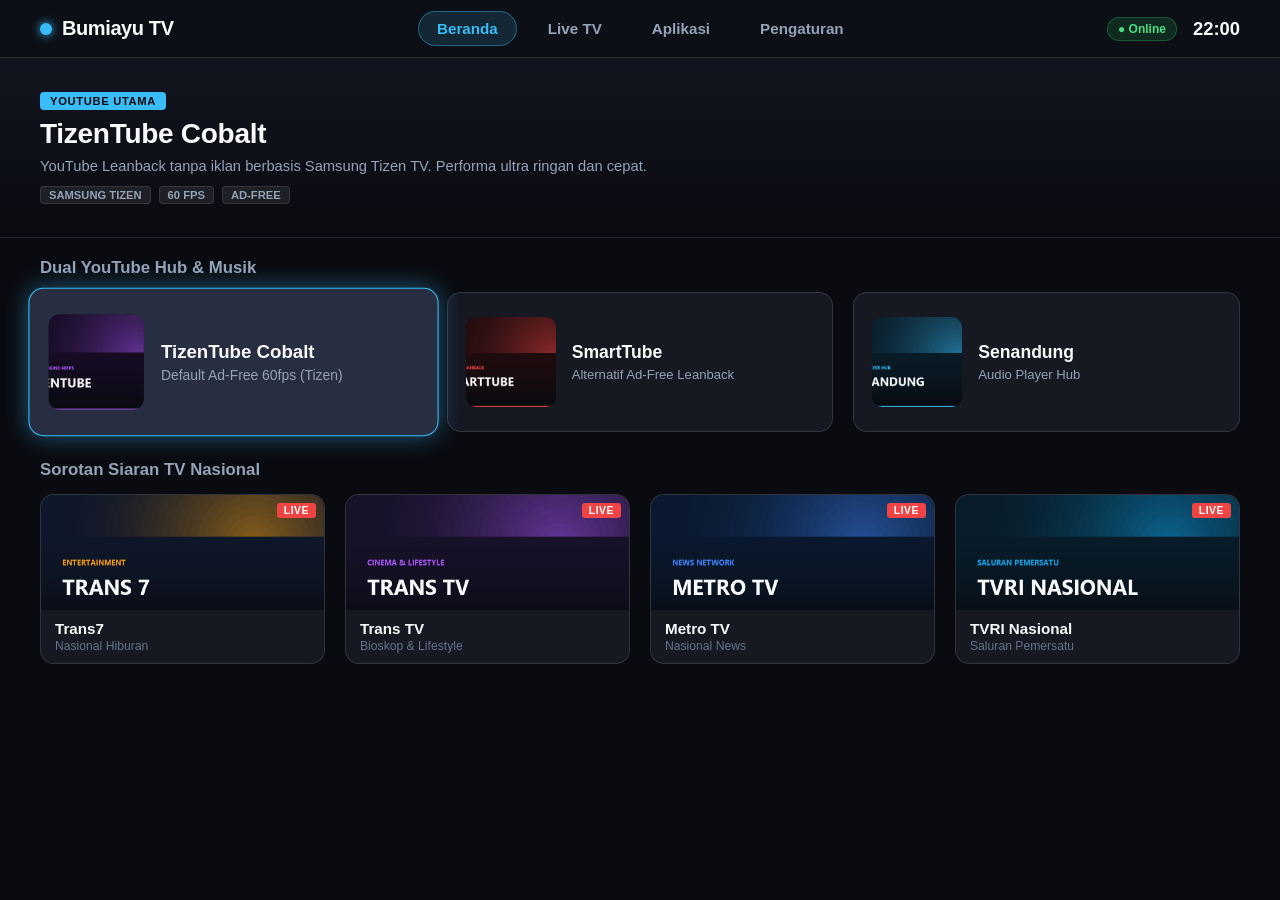
==== tv-hub/index.html @ 445f4a5c "feat(v2.0.1-nightly): cinematic poster overhaul, TizenTube default, 7 regional channels, and stealth" ====
<!DOCTYPE html>
<html lang="id">
<head>
    <meta charset="UTF-8">
    <meta name="viewport" content="width=device-width, initial-scale=1.0">
    <title>Bumiayu TV - Google TV Modern Edition</title>
    <link rel="stylesheet" href="style.css">
</head>
<body>

    <!-- TOP NAVIGATION & STATUS BAR -->
    <header class="top-nav-bar">
        <div class="brand-group">
            <span class="brand-dot" aria-hidden="true"></span>
            <h1 class="brand-title">Bumiayu TV</h1>
        </div>

        <!-- TOP CATEGORY TABS (D-PAD NAVIGABLE - MINIMALIST GOOGLE TV / APPLE TV STYLE) -->
        <nav id="nav-tabs" class="nav-tabs" role="tablist" aria-label="Kategori Utama">
            <button class="nav-tab active" data-tab="home" role="tab" aria-selected="true" tabindex="0">Beranda</button>
            <button class="nav-tab" data-tab="livetv" role="tab" aria-selected="false" tabindex="-1">Live TV</button>
            <button class="nav-tab" data-tab="apps" role="tab" aria-selected="false" tabindex="-1">Aplikasi</button>
            <button class="nav-tab" data-tab="settings" role="tab" aria-selected="false" tabindex="-1">Pengaturan</button>
        </nav>

        <div class="header-right">
            <span id="net-status" class="net-pill online">● Online</span>
            <div id="clock-display" class="clock-display">--:--</div>
        </div>
    </header>

    <!-- DYNAMIC HERO BILLBOARD BANNER -->
    <section id="hero-billboard" class="hero-billboard" aria-label="Rekomendasi Sorotan">
        <div class="billboard-content">
            <div class="billboard-badge" id="billboard-badge">YOUTUBE UTAMA</div>
            <h2 class="billboard-title" id="billboard-title">TizenTube Cobalt</h2>
            <p class="billboard-desc" id="billboard-desc">Pemutar YouTube tanpa iklan berbasis Samsung Tizen TV, performa ultra ringan 60fps dengan dukungan remote Leanback.</p>
            <div class="billboard-meta" id="billboard-meta">
                <span class="meta-tag">SAMSUNG TIZEN</span>
                <span class="meta-tag">60 FPS</span>
                <span class="meta-tag">AD-FREE</span>
            </div>
        </div>
    </section>

    <!-- MAIN VIEW CONTAINER -->
    <main class="main-viewport">

        <!-- TAB PANE 1: BERANDA -->
        <div id="pane-home" class="tab-pane active" role="tabpanel" aria-labelledby="tab-home">
            <div class="shelf-section">
                <h3 class="shelf-title">Dual YouTube Hub & Musik</h3>
                <div class="shelf-grid dual-yt-shelf">
                    <!-- Card 1: TizenTube Cobalt (DEFAULT) -->
                    <button class="tv-card yt-hero-card" data-pkg="io.gh.reisxd.tizentube.cobalt" data-title="TizenTube Cobalt" data-desc="YouTube Leanback tanpa iklan berbasis Samsung Tizen TV. Performa ultra ringan dan cepat." data-badge="YOUTUBE UTAMA" tabindex="0">
                        <div class="card-thumb-wrap">
                            <img src="assets/tizentube.png" alt="TizenTube" class="card-poster">
                        </div>
                        <div class="card-info">
                            <span class="card-title">TizenTube Cobalt</span>
                            <span class="card-sub">Default Ad-Free 60fps (Tizen)</span>
                        </div>
                    </button>

                    <!-- Card 2: SmartTube (ALTERNATIVE) -->
                    <button class="tv-card yt-hero-card" data-pkg="org.smarttube.stable" data-title="SmartTube TV" data-desc="Pemutar YouTube TV alternatif tanpa iklan, resolusi 60fps dengan fitur SponsorBlock." data-badge="YOUTUBE ALTERNATIF" tabindex="0">
                        <div class="card-thumb-wrap">
                            <img src="assets/youtube_tv.png" alt="SmartTube" class="card-poster">
                        </div>
                        <div class="card-info">
                            <span class="card-title">SmartTube</span>
                            <span class="card-sub">Alternatif Ad-Free Leanback</span>
                        </div>
                    </button>

                    <!-- Card 3: Senandung Musik -->
                    <button class="tv-card music-hero-card" onclick="controlSenandung('toggle-play')" data-title="Senandung Audio" data-desc="Pusat musik pribadi streaming audio PWA dan pemutar lagu lokal." data-badge="MUSIK" tabindex="0">
                        <div class="card-thumb-wrap">
                            <img src="assets/senandung.png" alt="Senandung" class="card-poster">
                        </div>
                        <div class="card-info">
                            <span class="card-title">Senandung</span>
                            <span class="card-sub">Audio Player Hub</span>
                        </div>
                    </button>
                </div>
            </div>

            <!-- Quick TV Row in Home -->
            <div class="shelf-section">
                <h3 class="shelf-title">Sorotan Siaran TV Nasional</h3>
                <div class="shelf-grid channels-shelf" id="home-channels-strip">
                    <!-- Populated dynamically with active streams -->
                </div>
            </div>
        </div>

        <!-- TAB PANE 2: LIVE TV (SALURAN AKTIF 16:9 DENGAN POSTER) -->
        <div id="pane-livetv" class="tab-pane" role="tabpanel" aria-labelledby="tab-livetv" hidden>
            <div class="shelf-section">
                <h3 class="shelf-title">Semua Saluran Siaran Langsung Nasional & Internasional (Aktif)</h3>
                <div class="shelf-grid channels-full-grid" id="full-channels-grid">
                    <!-- Populated dynamically with active streams -->
                </div>
            </div>
        </div>

        <!-- TAB PANE 3: APLIKASI -->
        <div id="pane-apps" class="tab-pane" role="tabpanel" aria-labelledby="tab-apps" hidden>
            <div class="shelf-section">
                <h3 class="shelf-title">Aplikasi Android TV Terpasang</h3>
                <div class="shelf-grid apps-shelf">
                    <button class="tv-card app-card" data-pkg="org.smarttube.stable" data-title="SmartTube" data-desc="Aplikasi pemutar YouTube tanpa iklan." tabindex="0">
                        <img src="assets/youtube_tv.png" alt="SmartTube" class="app-icon">
                        <span class="card-title">SmartTube</span>
                    </button>

                    <button class="tv-card app-card" data-pkg="io.gh.reisxd.tizentube.cobalt" data-title="TizenTube Cobalt" data-desc="Samsung Tizen YouTube untuk Android TV." tabindex="0">
                        <img src="assets/tizentube.png" alt="TizenTube" class="app-icon">
                        <span class="card-title">TizenTube</span>
                    </button>

                    <button class="tv-card app-card" data-pkg="com.netflix.ninja" data-title="Netflix" data-desc="Layanan film dan serial streaming HD Widevine L1." tabindex="0">
                        <img src="assets/apps.png" alt="Netflix" class="app-icon">
                        <span class="card-title">Netflix</span>
                    </button>

                    <button class="tv-card app-card" data-pkg="com.amazon.amazonvideo.livingroom" data-title="Prime Video" data-desc="Amazon Prime Video TV." tabindex="0">
                        <img src="assets/apps.png" alt="Prime Video" class="app-icon">
                        <span class="card-title">Prime Video</span>
                    </button>

                    <button class="tv-card app-card" onclick="openSettings('apps')" data-title="Pengelola Aplikasi" data-desc="Lihat dan kelola semua aplikasi terinstal." tabindex="0">
                        <img src="assets/settings.png" alt="Pengelola Aplikasi" class="app-icon">
                        <span class="card-title">Kelola Semua</span>
                    </button>
                </div>
            </div>
        </div>

        <!-- TAB PANE 4: PENGATURAN & SISTEM -->
        <div id="pane-settings" class="tab-pane" role="tabpanel" aria-labelledby="tab-settings" hidden>
            <div class="shelf-section">
                <h3 class="shelf-title">Pengaturan Sistem & Sambungan TV</h3>
                <div class="shelf-grid settings-shelf">
                    <!-- Wi-Fi -->
                    <button class="tv-card settings-card" onclick="openSettings('wifi')" data-title="Wi-Fi & Jaringan" data-desc="Kelola sambungan Wi-Fi, IP, dan status koneksi internet." data-badge="KONEKSI" tabindex="0">
                        <img src="assets/wifi.png" alt="Wi-Fi" class="settings-icon">
                        <span class="card-title">Wi-Fi & Jaringan</span>
                        <span class="card-sub">Status & IP TV</span>
                    </button>

                    <!-- Bluetooth -->
                    <button class="tv-card settings-card" onclick="openSettings('bluetooth')" data-title="Remote & Aksesoris" data-desc="Hubungkan remote Bluetooth, speaker nirkabel, dan gamepad." data-badge="BLUETOOTH" tabindex="0">
                        <img src="assets/bluetooth.png" alt="Bluetooth" class="settings-icon">
                        <span class="card-title">Remote & Bluetooth</span>
                        <span class="card-sub">Perangkat Nirkabel</span>
                    </button>

                    <!-- Kelola Aplikasi -->
                    <button class="tv-card settings-card" onclick="openSettings('apps')" data-title="Kelola Aplikasi" data-desc="Copot pemasangan atau bersihkan cache aplikasi." data-badge="MEMORI" tabindex="0">
                        <img src="assets/apps.png" alt="Aplikasi" class="settings-icon">
                        <span class="card-title">Kelola Aplikasi</span>
                        <span class="card-sub">Manajemen Storage</span>
                    </button>

                    <!-- Setelan Perangkat -->
                    <button class="tv-card settings-card" onclick="openSettings('device')" data-title="Setelan Perangkat Lengkap" data-desc="Buka panel pengaturan inti Android TV 9." data-badge="SISTEM" tabindex="0">
                        <img src="assets/settings.png" alt="Sistem" class="settings-icon">
                        <span class="card-title">Setelan Perangkat</span>
                        <span class="card-sub">Pengaturan Android</span>
                    </button>

                    <!-- Brankas Privasi 18+ -->
                    <button class="tv-card settings-card" onclick="triggerSecretVault()" data-title="Brankas Privasi 18+" data-desc="Akses saluran privat dewasa terproteksi PIN 4-digit pribadi Anda." data-badge="PRIVASI 18+" tabindex="0">
                        <img src="assets/vault_lock.png" alt="Privasi" class="settings-icon">
                        <span class="card-title">Brankas Privasi</span>
                        <span class="card-sub">Sesi Dewasa (PIN 4-Digit)</span>
                    </button>
                </div>
                <div class="secret-hint" id="secret-vault-hint">
                    <span>🔒 <strong>Akses Sesi Dewasa 18+:</strong> Klik kartu "Brankas Privasi" di atas, atau tekan tombol remote <strong>↑ ↑ ↓ ↓</strong> di tab ini untuk mengatur/membuka PIN 4-digit Anda.</span>
                </div>
            </div>
        </div>
    </main>

    <!-- STEALTH 18+ VAULT DIALOG (TRIGGERED BY SECRET REMOTE COMBO UP-UP-DOWN-DOWN) -->
    <dialog id="vault-modal" class="modal-dialog" aria-labelledby="vault-modal-title" aria-modal="true">
        <div class="modal-card">
            <div class="modal-header">
                <h3 id="vault-modal-title">🔐 Brankas Rahasia 18+</h3>
                <p id="vault-modal-desc">Masukkan 4-digit PIN menggunakan Remote D-Pad.</p>
            </div>

            <div id="vault-pin-display" class="pin-display">----</div>
            <p id="vault-status-msg" class="vault-status-msg" aria-live="polite"></p>

            <div class="pin-keypad" id="vault-keypad">
                <button type="button" class="pin-btn" data-key="1">1</button>
                <button type="button" class="pin-btn" data-key="2">2</button>
                <button type="button" class="pin-btn" data-key="3">3</button>
                <button type="button" class="pin-btn" data-key="4">4</button>
                <button type="button" class="pin-btn" data-key="5">5</button>
                <button type="button" class="pin-btn" data-key="6">6</button>
                <button type="button" class="pin-btn" data-key="7">7</button>
                <button type="button" class="pin-btn" data-key="8">8</button>
                <button type="button" class="pin-btn" data-key="9">9</button>
                <button type="button" class="pin-btn btn-danger" data-key="clear">Hapus</button>
                <button type="button" class="pin-btn" data-key="0">0</button>
                <button type="button" class="pin-btn btn-primary" data-key="submit">OK</button>
            </div>

            <!-- UNLOCKED VAULT CONTENT -->
            <div id="vault-content" class="vault-content" hidden>
                <div class="vault-banner">
                    <span class="vault-badge">SESI RAHASIA AKTIF</span>
                    <button type="button" id="btn-close-vault" class="btn-lock">🔒 Kunci Kembali</button>
                </div>
                <div class="shelf-grid channels-shelf" id="adult-channels-grid">
                    <!-- Populated dynamically when unlocked -->
                </div>
            </div>

            <div class="modal-footer">
                <button type="button" id="btn-cancel-vault" class="btn-secondary">Tutup</button>
            </div>
        </div>
    </dialog>

    <!-- FULLSCREEN HLS VIDEO PLAYER OVERLAY -->
    <div id="video-overlay" class="video-overlay" style="display:none">
        <div class="video-top-bar">
            <button id="btn-back-player" class="btn-back">← Kembali</button>
            <div class="player-channel-info">
                <span id="player-channel-name" class="player-channel-name">Channel Live</span>
                <span class="player-live-badge">● LIVE HD</span>
            </div>
        </div>
        <video id="tv-video-player" class="tv-video-player" controls autoplay playsinline></video>
        <div class="player-hud-hint">Tekan BACK di remote untuk keluar | D-Pad Kiri/Kanan ganti channel</div>
    </div>

    <!-- LOCAL BUNDLED HLS.JS & LOGIC SCRIPT -->
    <script src="hls.min.js"></script>
    <script src="script.js"></script>
</body>
</html>
---- tv-hub/style.css ----
/* ==============================================================================
   BUMIAYU TV - GOOGLE TV / APPLE TV MODERN EDITION
   Hardware Optimized for Xiaomi Smart TV 4A 32" (1GB RAM / Mali-450 GPU)
   Strict Performance Guard: ZERO backdrop-filter: blur()
   ============================================================================== */

:root {
    --bg-canvas: #0a0b10;
    --surface-card: #161822;
    --surface-card-hover: #212534;
    --surface-card-focus: #282e42;
    --surface-border: rgba(255, 255, 255, 0.12);
    --focus-cyan: #38bdf8;
    --accent-red: #ef4444;
    --text-pri: #f8fafc;
    --text-sec: #94a3b8;
    --text-muted: #64748b;
    --font-stack: -apple-system, BlinkMacSystemFont, "Segoe UI", Roboto, "Helvetica Neue", sans-serif;
    --radius-card: 14px;
    --radius-pill: 999px;
    --trans-fast: 140ms cubic-bezier(0.2, 0.8, 0.2, 1);
}

/* Reset & Viewport Constraints */
* {
    box-sizing: border-box;
    margin: 0;
    padding: 0;
    user-select: none;
    -webkit-user-select: none;
}

html, body {
    width: 100vw;
    height: 100vh;
    background-color: var(--bg-canvas);
    color: var(--text-pri);
    font-family: var(--font-stack);
    overflow: hidden;
    touch-action: none;
}

/* ==============================================================================
   TOP NAVIGATION & STATUS BAR
   ============================================================================== */
.top-nav-bar {
    display: flex;
    align-items: center;
    justify-content: space-between;
    height: 58px;
    padding: 0 40px;
    background-color: #0d0f16;
    border-bottom: 1px solid var(--surface-border);
    position: relative;
    z-index: 100;
}

.brand-group {
    display: flex;
    align-items: center;
    gap: 10px;
}

.brand-dot {
    width: 12px;
    height: 12px;
    background-color: var(--focus-cyan);
    border-radius: 50%;
    box-shadow: 0 0 10px var(--focus-cyan);
}

.brand-title {
    font-size: 1.25rem;
    font-weight: 800;
    letter-spacing: -0.02em;
    color: var(--text-pri);
}

/* Nav Category Tabs */
.nav-tabs {
    display: flex;
    align-items: center;
    gap: 12px;
}

.nav-tab {
    display: inline-flex;
    align-items: center;
    gap: 8px;
    padding: 8px 18px;
    background: transparent;
    border: 1px solid transparent;
    border-radius: var(--radius-pill);
    color: var(--text-sec);
    font-size: 0.95rem;
    font-weight: 600;
    cursor: pointer;
    outline: none;
    transition: var(--trans-fast);
}

.nav-tab.active {
    background: rgba(56, 189, 248, 0.14);
    color: var(--focus-cyan);
    border-color: rgba(56, 189, 248, 0.4);
}

.nav-tab:focus {
    transform: scale(1.06);
    background: var(--surface-card-focus);
    color: var(--text-pri);
    border-color: var(--focus-cyan);
    box-shadow: 0 0 16px rgba(56, 189, 248, 0.5);
}

/* Header Right Clock & Status */
.header-right {
    display: flex;
    align-items: center;
    gap: 16px;
}

.net-pill {
    font-size: 0.75rem;
    font-weight: 700;
    padding: 4px 10px;
    border-radius: var(--radius-pill);
    background: rgba(34, 197, 94, 0.15);
    color: #4ade80;
    border: 1px solid rgba(34, 197, 94, 0.3);
}

.clock-display {
    font-size: 1.15rem;
    font-weight: 700;
    font-variant-numeric: tabular-nums;
    color: var(--text-pri);
}

/* ==============================================================================
   DYNAMIC HERO BILLBOARD BANNER
   ============================================================================== */
.hero-billboard {
    height: 180px;
    padding: 24px 40px;
    background: linear-gradient(180deg, #12141f 0%, #0a0b10 100%);
    border-bottom: 1px solid rgba(255, 255, 255, 0.06);
    display: flex;
    flex-direction: column;
    justify-content: center;
}

.billboard-badge {
    display: inline-block;
    align-self: flex-start;
    padding: 3px 10px;
    background: var(--focus-cyan);
    color: #07090e;
    font-size: 0.70rem;
    font-weight: 800;
    letter-spacing: 0.06em;
    border-radius: 4px;
    margin-bottom: 8px;
}

.billboard-title {
    font-size: 1.75rem;
    font-weight: 800;
    color: var(--text-pri);
    margin-bottom: 6px;
    letter-spacing: -0.01em;
}

.billboard-desc {
    font-size: 0.92rem;
    color: var(--text-sec);
    max-width: 800px;
    line-height: 1.4;
    margin-bottom: 10px;
}

.billboard-meta {
    display: flex;
    gap: 8px;
}

.meta-tag {
    font-size: 0.70rem;
    font-weight: 700;
    padding: 2px 8px;
    border-radius: 4px;
    background: rgba(255, 255, 255, 0.08);
    color: var(--text-sec);
    border: 1px solid rgba(255, 255, 255, 0.1);
}

/* ==============================================================================
   MAIN VIEWPORT & SHELF LAYOUT
   ============================================================================== */
.main-viewport {
    height: calc(100vh - 238px);
    overflow-y: auto;
    overflow-x: hidden;
    padding: 20px 40px 60px;
}

/* Custom Lean Scrollbar */
.main-viewport::-webkit-scrollbar {
    width: 6px;
}
.main-viewport::-webkit-scrollbar-thumb {
    background: rgba(255, 255, 255, 0.2);
    border-radius: 3px;
}

.shelf-section {
    margin-bottom: 28px;
}

.shelf-title {
    font-size: 1.05rem;
    font-weight: 700;
    color: var(--text-sec);
    margin-bottom: 14px;
    display: flex;
    align-items: center;
    gap: 8px;
}

.shelf-grid {
    display: grid;
    gap: 20px;
}

/* Grid Layouts */
.dual-yt-shelf {
    grid-template-columns: repeat(3, minmax(0, 1fr));
}

.channels-shelf {
    grid-template-columns: repeat(4, minmax(0, 1fr));
}

.channels-full-grid {
    grid-template-columns: repeat(4, minmax(0, 1fr));
}

.apps-shelf, .settings-shelf {
    grid-template-columns: repeat(4, minmax(0, 1fr));
}

/* ==============================================================================
   CARD SYSTEM & D-PAD FOCUS ENGINE
   ============================================================================== */
.tv-card {
    background-color: var(--surface-card);
    border: 1px solid var(--surface-border);
    border-radius: var(--radius-card);
    cursor: pointer;
    outline: none;
    position: relative;
    overflow: hidden;
    text-align: left;
    transition: transform 160ms cubic-bezier(0.2, 0.8, 0.2, 1),
                border-color 160ms ease,
                box-shadow 160ms ease,
                background-color 160ms ease;
}

.tv-card:focus {
    transform: scale(1.06);
    background-color: var(--surface-card-focus);
    border-color: var(--focus-cyan);
    box-shadow: 0 0 22px rgba(56, 189, 248, 0.45);
    z-index: 20;
}

/* YouTube Hero Card (16:9 Aspect) */
.yt-hero-card, .music-hero-card {
    height: 140px;
    display: flex;
    align-items: center;
    padding: 18px;
    gap: 16px;
}

.card-thumb-wrap {
    width: 90px;
    height: 90px;
    flex-shrink: 0;
    display: flex;
    align-items: center;
    justify-content: center;
    background: rgba(0, 0, 0, 0.35);
    border-radius: 12px;
}

.card-logo {
    width: 60px;
    height: 60px;
    object-fit: contain;
}

.card-poster {
    width: 100%;
    height: 100%;
    object-fit: cover;
    border-radius: 10px;
}

.card-info {
    display: flex;
    flex-direction: column;
    gap: 4px;
}

.card-title {
    font-size: 1.10rem;
    font-weight: 700;
    color: var(--text-pri);
}

.card-sub {
    font-size: 0.82rem;
    color: var(--text-sec);
}

/* Channel 16:9 Card */
.channel-card {
    display: flex;
    flex-direction: column;
    height: 170px;
    padding: 0;
}

.channel-poster-wrap {
    width: 100%;
    height: 115px;
    position: relative;
    background: #11141e;
}

.channel-poster-img {
    width: 100%;
    height: 100%;
    object-fit: cover;
}

.channel-live-pill {
    position: absolute;
    top: 8px;
    right: 8px;
    padding: 2px 7px;
    background: var(--accent-red);
    color: #fff;
    font-size: 0.65rem;
    font-weight: 800;
    border-radius: 3px;
    letter-spacing: 0.05em;
}

.channel-card-body {
    padding: 10px 14px;
    display: flex;
    flex-direction: column;
    gap: 2px;
}

.channel-name {
    font-size: 0.95rem;
    font-weight: 700;
    color: var(--text-pri);
    white-space: nowrap;
    overflow: hidden;
    text-overflow: ellipsis;
}

.channel-genre {
    font-size: 0.76rem;
    color: var(--text-muted);
}

/* App & Settings Card */
.app-card, .settings-card {
    height: 120px;
    display: flex;
    flex-direction: column;
    justify-content: center;
    align-items: center;
    padding: 16px;
    text-align: center;
    gap: 8px;
}

.app-icon, .settings-icon {
    width: 44px;
    height: 44px;
    object-fit: contain;
}

.secret-hint {
    margin-top: 22px;
    padding: 14px 22px;
    background: rgba(15, 23, 42, 0.85);
    border: 1px solid rgba(56, 189, 248, 0.28);
    border-radius: 10px;
    font-size: 0.90rem;
    color: var(--text-sec);
    display: block;
    line-height: 1.5;
}

.secret-hint strong {
    color: var(--focus-cyan);
    font-weight: 700;
}

/* ==============================================================================
   STEALTH 18+ VAULT DIALOG & KEYPAD
   ============================================================================== */
.modal-dialog {
    position: fixed;
    top: 50%;
    left: 50%;
    transform: translate(-50%, -50%);
    width: 600px;
    max-width: 90vw;
    background: #0f121b;
    border: 1px solid rgba(255, 255, 255, 0.2);
    border-radius: 18px;
    box-shadow: 0 0 50px rgba(0, 0, 0, 0.9);
    padding: 0;
    color: var(--text-pri);
    outline: none;
    z-index: 1000;
}

.modal-dialog::backdrop {
    background: rgba(0, 0, 0, 0.85);
}

.modal-card {
    padding: 30px;
    display: flex;
    flex-direction: column;
    align-items: center;
}

.modal-header {
    text-align: center;
    margin-bottom: 20px;
}

.modal-header h3 {
    font-size: 1.4rem;
    font-weight: 800;
    margin-bottom: 6px;
}

.modal-header p {
    font-size: 0.88rem;
    color: var(--text-sec);
}

.pin-display {
    font-size: 2.2rem;
    font-weight: 800;
    letter-spacing: 0.35em;
    color: var(--focus-cyan);
    margin: 10px 0;
    padding: 6px 20px;
    background: #06080d;
    border-radius: 8px;
    border: 1px solid rgba(255, 255, 255, 0.15);
}

.vault-status-msg {
    font-size: 0.85rem;
    font-weight: 600;
    color: var(--focus-cyan);
    margin-bottom: 12px;
    min-height: 20px;
}

.vault-status-msg.error {
    color: #f87171;
}

.pin-keypad {
    display: grid;
    grid-template-columns: repeat(3, 72px);
    gap: 12px;
    margin-bottom: 20px;
}

.pin-btn {
    height: 52px;
    font-size: 1.25rem;
    font-weight: 700;
    background: #1a1e2b;
    border: 1px solid var(--surface-border);
    border-radius: 10px;
    color: var(--text-pri);
    cursor: pointer;
    outline: none;
    transition: var(--trans-fast);
}

.pin-btn:focus {
    transform: scale(1.12);
    background: var(--focus-cyan);
    color: #07090e;
    border-color: #fff;
    box-shadow: 0 0 16px rgba(56, 189, 248, 0.6);
}

.btn-danger {
    background: rgba(239, 68, 68, 0.2);
    color: #f87171;
    font-size: 0.95rem;
}

.btn-primary {
    background: rgba(56, 189, 248, 0.25);
    color: var(--focus-cyan);
    font-size: 0.95rem;
}

.vault-content {
    width: 100%;
    margin-top: 10px;
}

.vault-banner {
    display: flex;
    justify-content: space-between;
    align-items: center;
    margin-bottom: 12px;
}

.vault-badge {
    font-size: 0.75rem;
    font-weight: 800;
    color: #4ade80;
    background: rgba(34, 197, 94, 0.15);
    padding: 4px 10px;
    border-radius: var(--radius-pill);
}

.btn-lock {
    background: rgba(239, 68, 68, 0.2);
    border: 1px solid rgba(239, 68, 68, 0.4);
    color: #fca5a5;
    font-size: 0.80rem;
    font-weight: 700;
    padding: 6px 12px;
    border-radius: 6px;
    cursor: pointer;
    outline: none;
}

.btn-lock:focus {
    transform: scale(1.08);
    background: var(--accent-red);
    color: #fff;
}

.modal-footer {
    width: 100%;
    display: flex;
    justify-content: flex-end;
}

.btn-secondary {
    background: transparent;
    border: 1px solid rgba(255, 255, 255, 0.2);
    color: var(--text-sec);
    padding: 8px 20px;
    border-radius: 8px;
    cursor: pointer;
    font-weight: 600;
    outline: none;
}

.btn-secondary:focus {
    transform: scale(1.06);
    background: var(--surface-card-hover);
    color: var(--text-pri);
    border-color: var(--focus-cyan);
}

/* ==============================================================================
   FULLSCREEN VIDEO PLAYER OVERLAY
   ============================================================================== */
.video-overlay {
    position: fixed;
    inset: 0;
    width: 100vw;
    height: 100vh;
    background: #000;
    z-index: 2000;
    display: flex;
    flex-direction: column;
}

.video-overlay[hidden] {
    display: none !important;
}

.video-top-bar {
    position: absolute;
    top: 0;
    left: 0;
    right: 0;
    height: 64px;
    padding: 0 30px;
    display: flex;
    align-items: center;
    gap: 20px;
    background: linear-gradient(180deg, rgba(0,0,0,0.85) 0%, transparent 100%);
    z-index: 2010;
}

.btn-back {
    background: rgba(255, 255, 255, 0.15);
    border: 1px solid rgba(255, 255, 255, 0.25);
    color: #fff;
    font-size: 0.90rem;
    font-weight: 700;
    padding: 6px 16px;
    border-radius: 8px;
    cursor: pointer;
    outline: none;
}

.btn-back:focus {
    transform: scale(1.08);
    background: var(--focus-cyan);
    color: #000;
}

.player-channel-info {
    display: flex;
    align-items: center;
    gap: 12px;
}

.player-channel-name {
    font-size: 1.15rem;
    font-weight: 800;
    color: #fff;
}

.player-live-badge {
    font-size: 0.72rem;
    font-weight: 800;
    background: var(--accent-red);
    color: #fff;
    padding: 2px 8px;
    border-radius: 3px;
}

.tv-video-player {
    width: 100%;
    height: 100%;
    object-fit: contain;
    background: #000;
}

.player-hud-hint {
    position: absolute;
    bottom: 20px;
    left: 50%;
    transform: translateX(-50%);
    background: rgba(0, 0, 0, 0.7);
    color: var(--text-sec);
    padding: 6px 18px;
    border-radius: var(--radius-pill);
    font-size: 0.80rem;
    font-weight: 600;
    pointer-events: none;
}
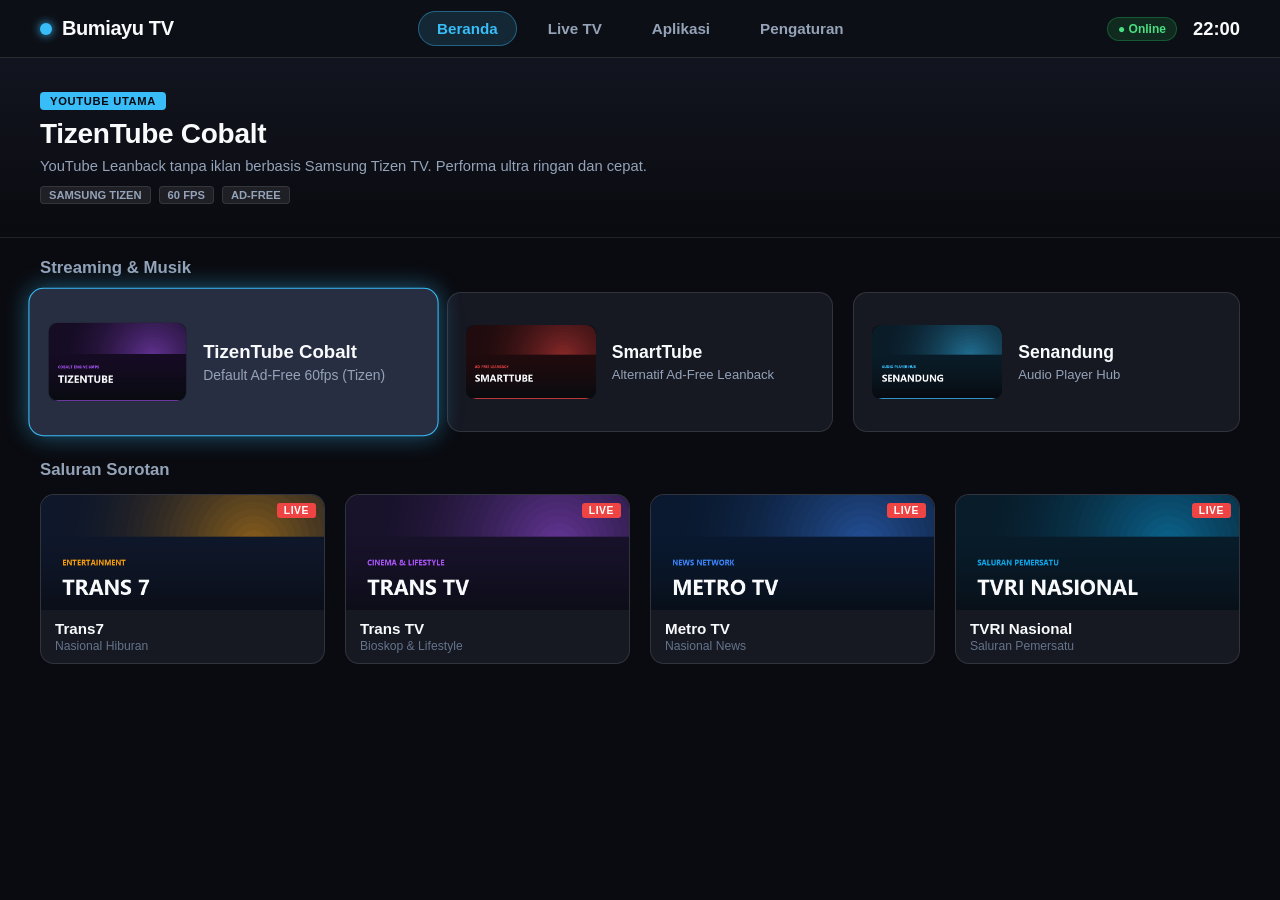
==== commit 146a5a05: "fix(v2.0.1-nightly): fix dialog blocking video playback, add dedicated Apple TV fullscreen PIN scree" ====
--- a/tv-hub/index.html
+++ b/tv-hub/index.html
@@ -49,7 +49,7 @@
         <!-- TAB PANE 1: BERANDA -->
         <div id="pane-home" class="tab-pane active" role="tabpanel" aria-labelledby="tab-home">
             <div class="shelf-section">
-                <h3 class="shelf-title">Dual YouTube Hub & Musik</h3>
+                <h3 class="shelf-title">Streaming & Musik</h3>
                 <div class="shelf-grid dual-yt-shelf">
                     <!-- Card 1: TizenTube Cobalt (DEFAULT) -->
                     <button class="tv-card yt-hero-card" data-pkg="io.gh.reisxd.tizentube.cobalt" data-title="TizenTube Cobalt" data-desc="YouTube Leanback tanpa iklan berbasis Samsung Tizen TV. Performa ultra ringan dan cepat." data-badge="YOUTUBE UTAMA" tabindex="0">
@@ -88,7 +88,7 @@
 
             <!-- Quick TV Row in Home -->
             <div class="shelf-section">
-                <h3 class="shelf-title">Sorotan Siaran TV Nasional</h3>
+                <h3 class="shelf-title">Saluran Sorotan</h3>
                 <div class="shelf-grid channels-shelf" id="home-channels-strip">
                     <!-- Populated dynamically with active streams -->
                 </div>
@@ -98,7 +98,7 @@
         <!-- TAB PANE 2: LIVE TV (SALURAN AKTIF 16:9 DENGAN POSTER) -->
         <div id="pane-livetv" class="tab-pane" role="tabpanel" aria-labelledby="tab-livetv" hidden>
             <div class="shelf-section">
-                <h3 class="shelf-title">Semua Saluran Siaran Langsung Nasional & Internasional (Aktif)</h3>
+                <h3 class="shelf-title">Saluran Televisi Siaran Langsung</h3>
                 <div class="shelf-grid channels-full-grid" id="full-channels-grid">
                     <!-- Populated dynamically with active streams -->
                 </div>
@@ -108,7 +108,7 @@
         <!-- TAB PANE 3: APLIKASI -->
         <div id="pane-apps" class="tab-pane" role="tabpanel" aria-labelledby="tab-apps" hidden>
             <div class="shelf-section">
-                <h3 class="shelf-title">Aplikasi Android TV Terpasang</h3>
+                <h3 class="shelf-title">Aplikasi Terpasang</h3>
                 <div class="shelf-grid apps-shelf">
                     <button class="tv-card app-card" data-pkg="org.smarttube.stable" data-title="SmartTube" data-desc="Aplikasi pemutar YouTube tanpa iklan." tabindex="0">
                         <img src="assets/youtube_tv.png" alt="SmartTube" class="app-icon">
@@ -141,7 +141,7 @@
         <!-- TAB PANE 4: PENGATURAN & SISTEM -->
         <div id="pane-settings" class="tab-pane" role="tabpanel" aria-labelledby="tab-settings" hidden>
             <div class="shelf-section">
-                <h3 class="shelf-title">Pengaturan Sistem & Sambungan TV</h3>
+                <h3 class="shelf-title">Pengaturan TV & Jaringan</h3>
                 <div class="shelf-grid settings-shelf">
                     <!-- Wi-Fi -->
                     <button class="tv-card settings-card" onclick="openSettings('wifi')" data-title="Wi-Fi & Jaringan" data-desc="Kelola sambungan Wi-Fi, IP, dan status koneksi internet." data-badge="KONEKSI" tabindex="0">
@@ -185,48 +185,62 @@
         </div>
     </main>
 
-    <!-- STEALTH 18+ VAULT DIALOG (TRIGGERED BY SECRET REMOTE COMBO UP-UP-DOWN-DOWN) -->
-    <dialog id="vault-modal" class="modal-dialog" aria-labelledby="vault-modal-title" aria-modal="true">
-        <div class="modal-card">
-            <div class="modal-header">
-                <h3 id="vault-modal-title">🔐 Brankas Rahasia 18+</h3>
-                <p id="vault-modal-desc">Masukkan 4-digit PIN menggunakan Remote D-Pad.</p>
-            </div>
-
-            <div id="vault-pin-display" class="pin-display">----</div>
-            <p id="vault-status-msg" class="vault-status-msg" aria-live="polite"></p>
-
-            <div class="pin-keypad" id="vault-keypad">
-                <button type="button" class="pin-btn" data-key="1">1</button>
-                <button type="button" class="pin-btn" data-key="2">2</button>
-                <button type="button" class="pin-btn" data-key="3">3</button>
-                <button type="button" class="pin-btn" data-key="4">4</button>
-                <button type="button" class="pin-btn" data-key="5">5</button>
-                <button type="button" class="pin-btn" data-key="6">6</button>
-                <button type="button" class="pin-btn" data-key="7">7</button>
-                <button type="button" class="pin-btn" data-key="8">8</button>
-                <button type="button" class="pin-btn" data-key="9">9</button>
-                <button type="button" class="pin-btn btn-danger" data-key="clear">Hapus</button>
-                <button type="button" class="pin-btn" data-key="0">0</button>
-                <button type="button" class="pin-btn btn-primary" data-key="submit">OK</button>
-            </div>
-
-            <!-- UNLOCKED VAULT CONTENT -->
-            <div id="vault-content" class="vault-content" hidden>
-                <div class="vault-banner">
-                    <span class="vault-badge">SESI RAHASIA AKTIF</span>
-                    <button type="button" id="btn-close-vault" class="btn-lock">🔒 Kunci Kembali</button>
-                </div>
-                <div class="shelf-grid channels-shelf" id="adult-channels-grid">
-                    <!-- Populated dynamically when unlocked -->
-                </div>
-            </div>
-
-            <div class="modal-footer">
-                <button type="button" id="btn-cancel-vault" class="btn-secondary">Tutup</button>
-            </div>
-        </div>
-    </dialog>
+    <!-- DEDICATED FULLSCREEN 18+ VAULT (APPLE TV / NETFLIX PIN PROFILE STYLE - NO CLUMSY MODAL) -->
+    <div id="vault-screen" class="vault-screen" style="display:none" role="region" aria-label="Brankas Privasi">
+        <!-- 1. FULLSCREEN PIN ENTRY VIEW -->
+        <div id="vault-pin-view" class="vault-pin-view">
+            <div class="pin-card-box">
+                <div class="pin-lock-icon" aria-hidden="true">🔒</div>
+                <h2 id="vault-pin-title" class="pin-title">Brankas Privasi</h2>
+                <p id="vault-pin-desc" class="pin-desc">Masukkan 4-digit PIN keamanan Anda</p>
+
+                <!-- Clean 4-Dot PIN Indicator (Apple TV Style) -->
+                <div class="pin-dots-container" aria-label="Indikator PIN">
+                    <span class="pin-dot" id="pindot-0"></span>
+                    <span class="pin-dot" id="pindot-1"></span>
+                    <span class="pin-dot" id="pindot-2"></span>
+                    <span class="pin-dot" id="pindot-3"></span>
+                </div>
+
+                <div id="vault-pin-error" class="pin-status-banner" aria-live="polite"></div>
+
+                <!-- D-Pad Navigable Numeric Pad -->
+                <div class="pin-keypad-grid" id="vault-keypad">
+                    <button type="button" class="pin-key" data-key="1" tabindex="0">1</button>
+                    <button type="button" class="pin-key" data-key="2" tabindex="0">2</button>
+                    <button type="button" class="pin-key" data-key="3" tabindex="0">3</button>
+                    <button type="button" class="pin-key" data-key="4" tabindex="0">4</button>
+                    <button type="button" class="pin-key" data-key="5" tabindex="0">5</button>
+                    <button type="button" class="pin-key" data-key="6" tabindex="0">6</button>
+                    <button type="button" class="pin-key" data-key="7" tabindex="0">7</button>
+                    <button type="button" class="pin-key" data-key="8" tabindex="0">8</button>
+                    <button type="button" class="pin-key" data-key="9" tabindex="0">9</button>
+                    <button type="button" class="pin-key btn-danger" data-key="clear" tabindex="0">⌫ Hapus</button>
+                    <button type="button" class="pin-key" data-key="0" tabindex="0">0</button>
+                    <button type="button" class="pin-key btn-cancel" id="btn-cancel-pin" tabindex="0">Batal</button>
+                </div>
+            </div>
+        </div>
+
+        <!-- 2. FULLSCREEN UNLOCKED ADULT CHANNELS SHELF -->
+        <div id="vault-unlocked-view" class="vault-unlocked-view" style="display:none">
+            <div class="vault-top-bar">
+                <div class="vault-branding">
+                    <span class="vault-live-pill">● SESI DEWASA AKTIF</span>
+                    <h2 class="vault-shelf-title">Saluran Khusus Dewasa (18+)</h2>
+                </div>
+                <div class="vault-controls">
+                    <button type="button" id="btn-lock-vault" class="btn-lock-action" tabindex="0">🔒 Kunci & Keluar</button>
+                </div>
+            </div>
+
+            <div class="vault-grid-container">
+                <div class="shelf-grid channels-full-grid" id="adult-channels-grid">
+                    <!-- Populated dynamically with 16:9 cinematic adult cards -->
+                </div>
+            </div>
+        </div>
+    </div>
 
     <!-- FULLSCREEN HLS VIDEO PLAYER OVERLAY -->
     <div id="video-overlay" class="video-overlay" style="display:none">
--- a/tv-hub/style.css
+++ b/tv-hub/style.css
@@ -285,14 +285,15 @@
 }
 
 .card-thumb-wrap {
-    width: 90px;
-    height: 90px;
+    width: 130px;
+    height: 74px;
     flex-shrink: 0;
     display: flex;
     align-items: center;
     justify-content: center;
-    background: rgba(0, 0, 0, 0.35);
-    border-radius: 12px;
+    background: rgba(0, 0, 0, 0.4);
+    border-radius: 8px;
+    overflow: hidden;
 }
 
 .card-logo {
@@ -416,177 +417,202 @@
 }
 
 /* ==============================================================================
-   STEALTH 18+ VAULT DIALOG & KEYPAD
+   DEDICATED FULLSCREEN 18+ VAULT (APPLE TV / NETFLIX STYLE)
+   Strictly Zero Floating Dialogs Covering Video
    ============================================================================== */
-.modal-dialog {
+.vault-screen {
     position: fixed;
-    top: 50%;
-    left: 50%;
-    transform: translate(-50%, -50%);
-    width: 600px;
-    max-width: 90vw;
-    background: #0f121b;
-    border: 1px solid rgba(255, 255, 255, 0.2);
-    border-radius: 18px;
-    box-shadow: 0 0 50px rgba(0, 0, 0, 0.9);
-    padding: 0;
-    color: var(--text-pri);
-    outline: none;
+    inset: 0;
+    width: 100vw;
+    height: 100vh;
+    background: #080a10;
     z-index: 1000;
-}
-
-.modal-dialog::backdrop {
-    background: rgba(0, 0, 0, 0.85);
-}
-
-.modal-card {
-    padding: 30px;
-    display: flex;
-    flex-direction: column;
-    align-items: center;
-}
-
-.modal-header {
+    display: flex;
+    flex-direction: column;
+    overflow: hidden;
+}
+
+.vault-pin-view {
+    flex: 1;
+    display: flex;
+    flex-direction: column;
+    align-items: center;
+    justify-content: center;
+    padding: 20px;
+}
+
+.pin-card-box {
+    display: flex;
+    flex-direction: column;
+    align-items: center;
     text-align: center;
-    margin-bottom: 20px;
-}
-
-.modal-header h3 {
-    font-size: 1.4rem;
-    font-weight: 800;
-    margin-bottom: 6px;
-}
-
-.modal-header p {
-    font-size: 0.88rem;
-    color: var(--text-sec);
-}
-
-.pin-display {
-    font-size: 2.2rem;
-    font-weight: 800;
-    letter-spacing: 0.35em;
-    color: var(--focus-cyan);
-    margin: 10px 0;
-    padding: 6px 20px;
-    background: #06080d;
-    border-radius: 8px;
-    border: 1px solid rgba(255, 255, 255, 0.15);
-}
-
-.vault-status-msg {
-    font-size: 0.85rem;
+    max-width: 480px;
+}
+
+.pin-lock-icon {
+    font-size: 2.8rem;
+    margin-bottom: 8px;
+}
+
+.pin-title {
+    font-size: 1.85rem;
+    font-weight: 800;
+    letter-spacing: -0.02em;
+    color: var(--text-pri);
+}
+
+.pin-desc {
+    font-size: 0.95rem;
+    color: var(--text-sec);
+    margin-top: 4px;
+}
+
+/* Apple TV 4-Dot PIN Indicator */
+.pin-dots-container {
+    display: flex;
+    align-items: center;
+    gap: 20px;
+    margin: 24px 0 16px;
+}
+
+.pin-dot {
+    width: 22px;
+    height: 22px;
+    border-radius: 50%;
+    border: 2px solid rgba(255, 255, 255, 0.28);
+    background: transparent;
+    transition: all 140ms ease;
+}
+
+.pin-dot.filled {
+    background: var(--focus-cyan);
+    border-color: var(--focus-cyan);
+    box-shadow: 0 0 16px rgba(56, 189, 248, 0.7);
+    transform: scale(1.15);
+}
+
+.pin-status-banner {
+    font-size: 0.90rem;
     font-weight: 600;
     color: var(--focus-cyan);
-    margin-bottom: 12px;
-    min-height: 20px;
-}
-
-.vault-status-msg.error {
+    min-height: 24px;
+    margin-bottom: 16px;
+}
+
+.pin-status-banner.error {
     color: #f87171;
 }
 
-.pin-keypad {
+/* Numeric Keypad Grid */
+.pin-keypad-grid {
     display: grid;
-    grid-template-columns: repeat(3, 72px);
+    grid-template-columns: repeat(3, 86px);
     gap: 12px;
-    margin-bottom: 20px;
-}
-
-.pin-btn {
+}
+
+.pin-key {
     height: 52px;
     font-size: 1.25rem;
     font-weight: 700;
-    background: #1a1e2b;
-    border: 1px solid var(--surface-border);
-    border-radius: 10px;
+    background: #141824;
+    border: 1px solid rgba(255, 255, 255, 0.12);
+    border-radius: 12px;
     color: var(--text-pri);
     cursor: pointer;
     outline: none;
-    transition: var(--trans-fast);
-}
-
-.pin-btn:focus {
+    transition: transform 120ms ease, background-color 120ms ease, border-color 120ms ease;
+}
+
+.pin-key:focus {
     transform: scale(1.12);
     background: var(--focus-cyan);
-    color: #07090e;
+    color: #06080d;
     border-color: #fff;
-    box-shadow: 0 0 16px rgba(56, 189, 248, 0.6);
-}
-
-.btn-danger {
-    background: rgba(239, 68, 68, 0.2);
-    color: #f87171;
-    font-size: 0.95rem;
-}
-
-.btn-primary {
-    background: rgba(56, 189, 248, 0.25);
-    color: var(--focus-cyan);
-    font-size: 0.95rem;
-}
-
-.vault-content {
-    width: 100%;
-    margin-top: 10px;
-}
-
-.vault-banner {
+    box-shadow: 0 0 18px rgba(56, 189, 248, 0.6);
+}
+
+.pin-key.btn-danger {
+    background: rgba(239, 68, 68, 0.18);
+    color: #fca5a5;
+    font-size: 0.90rem;
+}
+
+.pin-key.btn-danger:focus {
+    background: var(--accent-red);
+    color: #fff;
+    box-shadow: 0 0 18px rgba(239, 68, 68, 0.6);
+}
+
+.pin-key.btn-cancel {
+    background: rgba(255, 255, 255, 0.08);
+    color: var(--text-sec);
+    font-size: 0.90rem;
+}
+
+.pin-key.btn-cancel:focus {
+    background: #252b3d;
+    color: #fff;
+}
+
+/* Fullscreen Unlocked Adult Channels Shelf */
+.vault-unlocked-view {
+    flex: 1;
+    display: flex;
+    flex-direction: column;
+    padding: 30px 50px;
+    overflow-y: auto;
+}
+
+.vault-top-bar {
     display: flex;
     justify-content: space-between;
     align-items: center;
-    margin-bottom: 12px;
-}
-
-.vault-badge {
-    font-size: 0.75rem;
+    margin-bottom: 24px;
+    padding-bottom: 16px;
+    border-bottom: 1px solid rgba(255, 255, 255, 0.10);
+}
+
+.vault-live-pill {
+    font-size: 0.72rem;
     font-weight: 800;
     color: #4ade80;
     background: rgba(34, 197, 94, 0.15);
+    border: 1px solid rgba(34, 197, 94, 0.3);
     padding: 4px 10px;
     border-radius: var(--radius-pill);
-}
-
-.btn-lock {
-    background: rgba(239, 68, 68, 0.2);
+    letter-spacing: 0.05em;
+    display: inline-block;
+    margin-bottom: 6px;
+}
+
+.vault-shelf-title {
+    font-size: 1.6rem;
+    font-weight: 800;
+    color: var(--text-pri);
+}
+
+.btn-lock-action {
+    background: rgba(239, 68, 68, 0.18);
     border: 1px solid rgba(239, 68, 68, 0.4);
     color: #fca5a5;
-    font-size: 0.80rem;
-    font-weight: 700;
-    padding: 6px 12px;
-    border-radius: 6px;
+    font-size: 0.90rem;
+    font-weight: 700;
+    padding: 10px 20px;
+    border-radius: 10px;
     cursor: pointer;
     outline: none;
-}
-
-.btn-lock:focus {
+    transition: transform 120ms ease;
+}
+
+.btn-lock-action:focus {
     transform: scale(1.08);
     background: var(--accent-red);
     color: #fff;
-}
-
-.modal-footer {
+    box-shadow: 0 0 18px rgba(239, 68, 68, 0.6);
+}
+
+.vault-grid-container {
     width: 100%;
-    display: flex;
-    justify-content: flex-end;
-}
-
-.btn-secondary {
-    background: transparent;
-    border: 1px solid rgba(255, 255, 255, 0.2);
-    color: var(--text-sec);
-    padding: 8px 20px;
-    border-radius: 8px;
-    cursor: pointer;
-    font-weight: 600;
-    outline: none;
-}
-
-.btn-secondary:focus {
-    transform: scale(1.06);
-    background: var(--surface-card-hover);
-    color: var(--text-pri);
-    border-color: var(--focus-cyan);
 }
 
 /* ==============================================================================
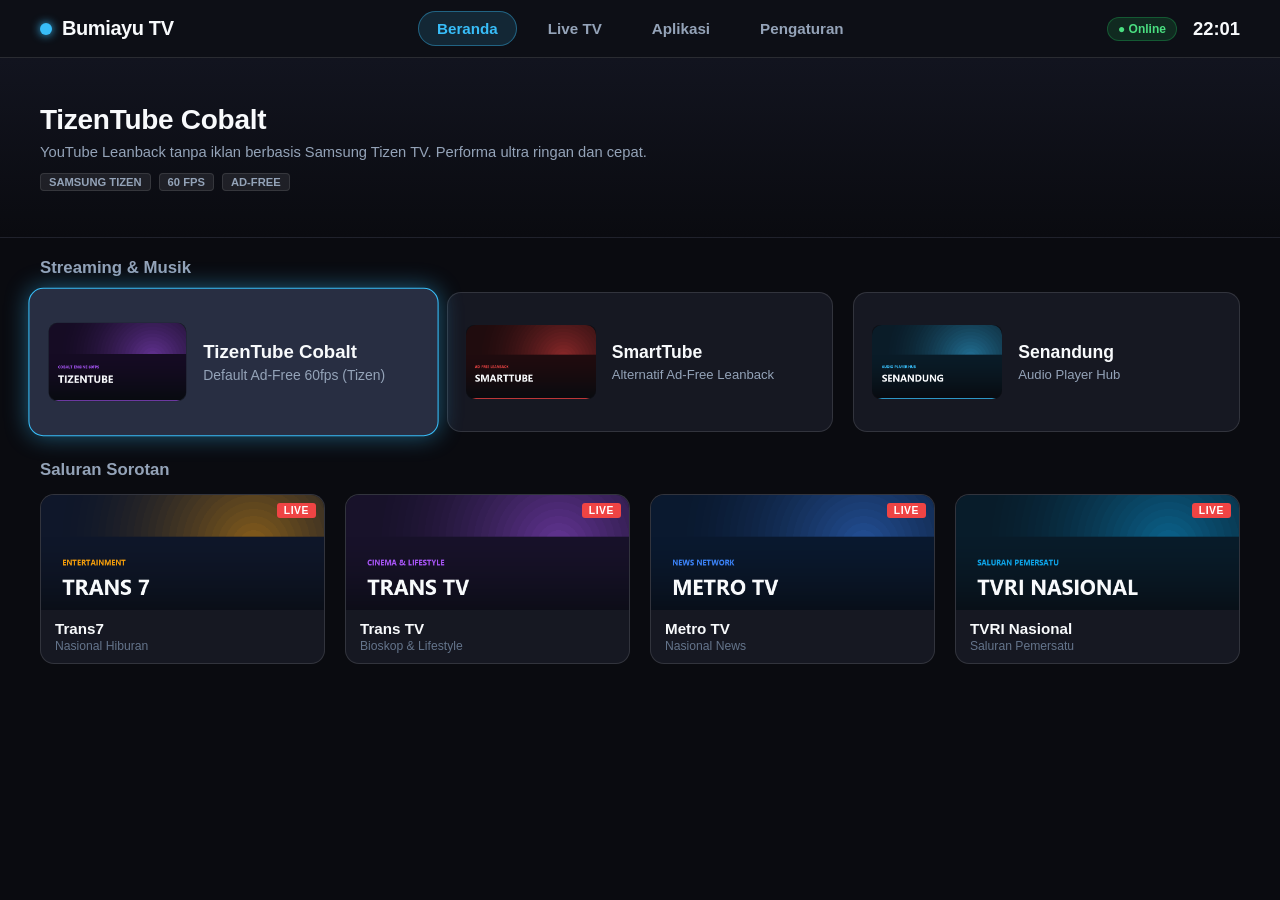
==== commit 1e87e778: "fix(v2.0.1-nightly): clean kicker badges, high contrast typography, and sync android assets" ====
--- a/tv-hub/index.html
+++ b/tv-hub/index.html
@@ -32,7 +32,6 @@
     <!-- DYNAMIC HERO BILLBOARD BANNER -->
     <section id="hero-billboard" class="hero-billboard" aria-label="Rekomendasi Sorotan">
         <div class="billboard-content">
-            <div class="billboard-badge" id="billboard-badge">YOUTUBE UTAMA</div>
             <h2 class="billboard-title" id="billboard-title">TizenTube Cobalt</h2>
             <p class="billboard-desc" id="billboard-desc">Pemutar YouTube tanpa iklan berbasis Samsung Tizen TV, performa ultra ringan 60fps dengan dukungan remote Leanback.</p>
             <div class="billboard-meta" id="billboard-meta">
@@ -226,8 +225,7 @@
         <div id="vault-unlocked-view" class="vault-unlocked-view" style="display:none">
             <div class="vault-top-bar">
                 <div class="vault-branding">
-                    <span class="vault-live-pill">● SESI DEWASA AKTIF</span>
-                    <h2 class="vault-shelf-title">Saluran Khusus Dewasa (18+)</h2>
+                    <h2 class="vault-shelf-title">Saluran Khusus Dewasa <span class="vault-inline-pill">18+</span></h2>
                 </div>
                 <div class="vault-controls">
                     <button type="button" id="btn-lock-vault" class="btn-lock-action" tabindex="0">🔒 Kunci & Keluar</button>
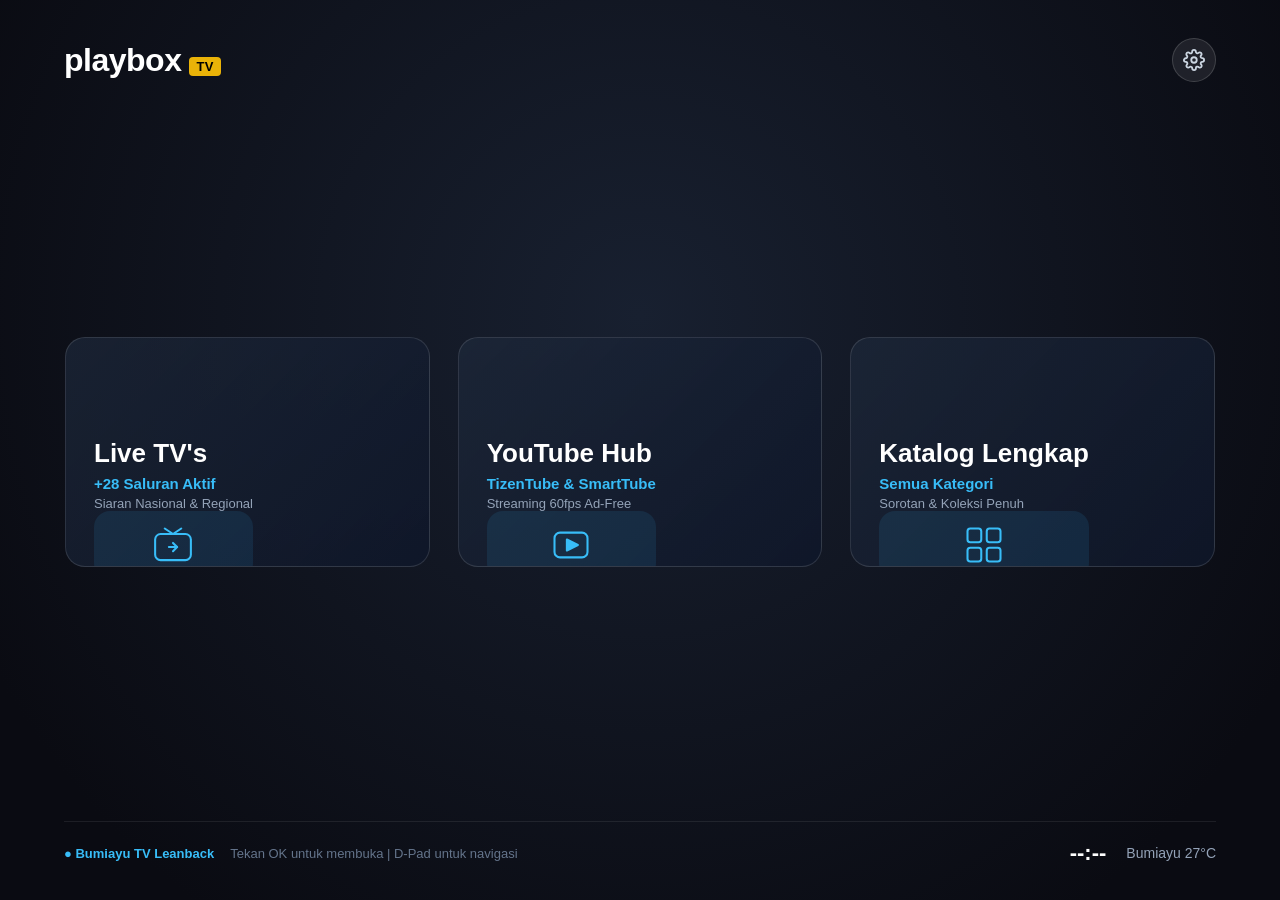
==== commit 08213bb2: "feat(v2.0.2-nightly): add playbox landing view, legion catalog transition, multi-shelf dpad navigati" ====
--- a/tv-hub/index.html
+++ b/tv-hub/index.html
@@ -8,9 +8,104 @@
 </head>
 <body>
 
+    <!-- =========================================================================
+         VIEW 1: PLAYBOX MINIMALIST HOME SCREEN
+         ========================================================================= -->
+    <div id="playbox-view" class="playbox-view">
+        <header class="playbox-header">
+            <div class="playbox-brand">
+                <span class="playbox-title">playbox</span>
+                <span class="playbox-badge">TV</span>
+            </div>
+            <div class="playbox-quick-actions">
+                <button type="button" class="playbox-icon-btn" id="pb-btn-settings" title="Pengaturan" tabindex="0">
+                    <svg width="22" height="22" viewBox="0 0 24 24" fill="none" stroke="currentColor" stroke-width="2" stroke-linecap="round" stroke-linejoin="round"><circle cx="12" cy="12" r="3"></circle><path d="M19.4 15a1.65 1.65 0 0 0 .33 1.82l.06.06a2 2 0 0 1 0 2.83 2 2 0 0 1-2.83 0l-.06-.06a1.65 1.65 0 0 0-1.82-.33 1.65 1.65 0 0 0-1 1.51V21a2 2 0 0 1-2 2 2 2 0 0 1-2-2v-.09A1.65 1.65 0 0 0 9 19.4a1.65 1.65 0 0 0-1.82.33l-.06.06a2 2 0 0 1-2.83 0 2 2 0 0 1 0-2.83l.06-.06a1.65 1.65 0 0 0 .33-1.82 1.65 1.65 0 0 0-1.51-1H3a2 2 0 0 1-2-2 2 2 0 0 1 2-2h.09A1.65 1.65 0 0 0 4.6 9a1.65 1.65 0 0 0-.33-1.82l-.06-.06a2 2 0 0 1 0-2.83 2 2 0 0 1 2.83 0l.06.06a1.65 1.65 0 0 0 1.82.33H9a1.65 1.65 0 0 0 1-1.51V3a2 2 0 0 1 2-2 2 2 0 0 1 2 2v.09a1.65 1.65 0 0 0 1 1.51 1.65 1.65 0 0 0 1.82-.33l.06-.06a2 2 0 0 1 2.83 0 2 2 0 0 1 0 2.83l-.06.06a1.65 1.65 0 0 0-.33 1.82V9a1.65 1.65 0 0 0 1.51 1H21a2 2 0 0 1 2 2 2 2 0 0 1-2 2h-.09a1.65 1.65 0 0 0-1.51 1z"></path></svg>
+                </button>
+            </div>
+        </header>
+
+        <section class="playbox-cards-container">
+            <!-- Playbox Card 1: Live TV -->
+            <button type="button" class="playbox-card" id="pb-card-livetv" data-dest="livetv" tabindex="0">
+                <div class="pb-card-content">
+                    <div class="pb-card-text">
+                        <h2 class="pb-card-title">Live TV's</h2>
+                        <span class="pb-card-count">+28 Saluran Aktif</span>
+                        <span class="pb-card-sub">Siaran Nasional & Regional</span>
+                    </div>
+                    <div class="pb-card-icon-wrap">
+                        <svg class="pb-icon" viewBox="0 0 64 64" fill="none" stroke="currentColor" stroke-width="3" stroke-linecap="round" stroke-linejoin="round">
+                            <rect x="6" y="16" width="52" height="38" rx="8"></rect>
+                            <polyline points="20 8 32 16 44 8"></polyline>
+                            <line x1="26" y1="35" x2="38" y2="35"></line>
+                            <polyline points="32 29 38 35 32 41"></polyline>
+                        </svg>
+                    </div>
+                </div>
+            </button>
+
+            <!-- Playbox Card 2: YouTube Hub -->
+            <button type="button" class="playbox-card" id="pb-card-youtube" data-dest="apps" tabindex="0">
+                <div class="pb-card-content">
+                    <div class="pb-card-text">
+                        <h2 class="pb-card-title">YouTube Hub</h2>
+                        <span class="pb-card-count">TizenTube & SmartTube</span>
+                        <span class="pb-card-sub">Streaming 60fps Ad-Free</span>
+                    </div>
+                    <div class="pb-card-icon-wrap">
+                        <svg class="pb-icon" viewBox="0 0 64 64" fill="none" stroke="currentColor" stroke-width="3" stroke-linecap="round" stroke-linejoin="round">
+                            <rect x="8" y="14" width="48" height="36" rx="8"></rect>
+                            <polygon points="26,24 42,32 26,40" fill="currentColor"></polygon>
+                        </svg>
+                    </div>
+                </div>
+            </button>
+
+            <!-- Playbox Card 3: Katalog Lengkap -->
+            <button type="button" class="playbox-card" id="pb-card-catalog" data-dest="home" tabindex="0">
+                <div class="pb-card-content">
+                    <div class="pb-card-text">
+                        <h2 class="pb-card-title">Katalog Lengkap</h2>
+                        <span class="pb-card-count">Semua Kategori</span>
+                        <span class="pb-card-sub">Sorotan & Koleksi Penuh</span>
+                    </div>
+                    <div class="pb-card-icon-wrap">
+                        <svg class="pb-icon" viewBox="0 0 64 64" fill="none" stroke="currentColor" stroke-width="3" stroke-linecap="round" stroke-linejoin="round">
+                            <rect x="8" y="8" width="20" height="20" rx="4"></rect>
+                            <rect x="36" y="8" width="20" height="20" rx="4"></rect>
+                            <rect x="8" y="36" width="20" height="20" rx="4"></rect>
+                            <rect x="36" y="36" width="20" height="20" rx="4"></rect>
+                        </svg>
+                    </div>
+                </div>
+            </button>
+        </section>
+
+        <footer class="playbox-footer">
+            <div class="playbox-footer-left">
+                <span class="pb-info-badge">● Bumiayu TV Leanback</span>
+                <span class="pb-hint-text">Tekan OK untuk membuka | D-Pad untuk navigasi</span>
+            </div>
+            <div class="playbox-footer-right">
+                <span id="pb-clock" class="pb-clock">--:--</span>
+                <span class="pb-weather">Bumiayu 27°C</span>
+            </div>
+        </footer>
+    </div>
+
+    <!-- =========================================================================
+         VIEW 2: LEGION CATALOG HUB (CINEMATIC GOOGLE TV STYLE)
+         ========================================================================= -->
+    <div id="legion-view" class="legion-view" style="display:none">
+
+
     <!-- TOP NAVIGATION & STATUS BAR -->
     <header class="top-nav-bar">
         <div class="brand-group">
+            <button type="button" id="btn-back-to-playbox" class="btn-back-playbox" tabindex="0" title="Kembali ke Playbox">
+                <svg width="16" height="16" viewBox="0 0 24 24" fill="none" stroke="currentColor" stroke-width="2.5" stroke-linecap="round" stroke-linejoin="round"><line x1="19" y1="12" x2="5" y2="12"></line><polyline points="12 19 5 12 12 5"></polyline></svg>
+                <span>Playbox</span>
+            </button>
             <span class="brand-dot" aria-hidden="true"></span>
             <h1 class="brand-title">Bumiayu TV</h1>
         </div>
--- a/tv-hub/style.css
+++ b/tv-hub/style.css
@@ -706,3 +706,239 @@
     font-weight: 600;
     pointer-events: none;
 }
+
+
+/* ==============================================================================
+   PLAYBOX MINIMALIST HOME VIEW (CLEAN LANDING SCREEN)
+   ============================================================================== */
+.playbox-view {
+    position: fixed;
+    top: 0;
+    left: 0;
+    width: 100vw;
+    height: 100vh;
+    background: radial-gradient(circle at 50% 35%, #182030 0%, #0a0b12 85%);
+    display: flex;
+    flex-direction: column;
+    justify-content: space-between;
+    padding: 38px 64px 34px 64px;
+    z-index: 50;
+}
+
+.playbox-header {
+    display: flex;
+    align-items: center;
+    justify-content: space-between;
+    width: 100%;
+}
+
+.playbox-brand {
+    display: flex;
+    align-items: baseline;
+    gap: 8px;
+}
+
+.playbox-title {
+    font-size: 32px;
+    font-weight: 700;
+    letter-spacing: -0.5px;
+    color: #ffffff;
+}
+
+.playbox-badge {
+    font-size: 13px;
+    font-weight: 700;
+    background: #eab308;
+    color: #000000;
+    padding: 2px 7px;
+    border-radius: 4px;
+    letter-spacing: 0.5px;
+}
+
+.playbox-quick-actions {
+    display: flex;
+    align-items: center;
+    gap: 14px;
+}
+
+.playbox-icon-btn {
+    background: rgba(255, 255, 255, 0.08);
+    border: 1px solid rgba(255, 255, 255, 0.15);
+    border-radius: 50%;
+    width: 44px;
+    height: 44px;
+    display: flex;
+    align-items: center;
+    justify-content: center;
+    color: #cbd5e1;
+    cursor: pointer;
+    transition: transform var(--trans-fast), background var(--trans-fast), border-color var(--trans-fast);
+}
+
+.playbox-icon-btn:focus {
+    background: #ffffff;
+    color: #000000;
+    border-color: #ffffff;
+    transform: scale(1.12);
+    outline: none;
+}
+
+/* Playbox Cards Row */
+.playbox-cards-container {
+    display: grid;
+    grid-template-columns: repeat(3, 1fr);
+    gap: 28px;
+    width: 100%;
+    max-width: 1150px;
+    margin: 0 auto;
+}
+
+.playbox-card {
+    background: linear-gradient(135deg, rgba(30, 41, 59, 0.7) 0%, rgba(15, 23, 42, 0.85) 100%);
+    border: 1.5px solid rgba(255, 255, 255, 0.12);
+    border-radius: 20px;
+    padding: 32px 28px;
+    height: 230px;
+    display: flex;
+    flex-direction: column;
+    justify-content: space-between;
+    text-align: left;
+    cursor: pointer;
+    position: relative;
+    overflow: hidden;
+    transition: transform 160ms cubic-bezier(0.2, 0.8, 0.2, 1), border-color 160ms, background 160ms;
+}
+
+.playbox-card-content {
+    display: flex;
+    justify-content: space-between;
+    align-items: flex-start;
+    height: 100%;
+    width: 100%;
+}
+
+.pb-card-text {
+    display: flex;
+    flex-direction: column;
+    justify-content: flex-end;
+    height: 100%;
+}
+
+.pb-card-title {
+    font-size: 26px;
+    font-weight: 700;
+    color: #ffffff;
+    margin-bottom: 6px;
+}
+
+.pb-card-count {
+    font-size: 15px;
+    font-weight: 600;
+    color: #38bdf8;
+    margin-bottom: 4px;
+}
+
+.pb-card-sub {
+    font-size: 13px;
+    color: #94a3b8;
+}
+
+.pb-card-icon-wrap {
+    color: #38bdf8;
+    background: rgba(56, 189, 248, 0.1);
+    border-radius: 16px;
+    padding: 12px;
+    display: flex;
+    align-items: center;
+    justify-content: center;
+}
+
+.pb-icon {
+    width: 44px;
+    height: 44px;
+}
+
+/* Playbox Card Focus State */
+.playbox-card:focus {
+    transform: translateY(-6px) scale(1.03);
+    border-color: #38bdf8;
+    background: linear-gradient(135deg, rgba(38, 56, 82, 0.95) 0%, rgba(19, 32, 54, 0.98) 100%);
+    box-shadow: 0 16px 36px rgba(0, 0, 0, 0.6);
+    outline: none;
+}
+
+.playbox-card:focus .pb-card-icon-wrap {
+    background: #38bdf8;
+    color: #0b1120;
+}
+
+/* Playbox Footer */
+.playbox-footer {
+    display: flex;
+    align-items: center;
+    justify-content: space-between;
+    width: 100%;
+    border-top: 1px solid rgba(255, 255, 255, 0.08);
+    padding-top: 18px;
+}
+
+.playbox-footer-left {
+    display: flex;
+    align-items: center;
+    gap: 16px;
+}
+
+.pb-info-badge {
+    font-size: 13px;
+    font-weight: 600;
+    color: #38bdf8;
+}
+
+.pb-hint-text {
+    font-size: 13px;
+    color: #64748b;
+}
+
+.playbox-footer-right {
+    display: flex;
+    align-items: center;
+    gap: 20px;
+}
+
+.pb-clock {
+    font-size: 22px;
+    font-weight: 700;
+    color: #ffffff;
+    font-variant-numeric: tabular-nums;
+}
+
+.pb-weather {
+    font-size: 14px;
+    font-weight: 500;
+    color: #94a3b8;
+}
+
+/* Back to Playbox Button in Legion Hub */
+.btn-back-playbox {
+    display: inline-flex;
+    align-items: center;
+    gap: 6px;
+    background: rgba(255, 255, 255, 0.08);
+    border: 1px solid rgba(255, 255, 255, 0.16);
+    color: #e2e8f0;
+    font-size: 13px;
+    font-weight: 600;
+    padding: 6px 12px;
+    border-radius: var(--radius-pill);
+    cursor: pointer;
+    margin-right: 12px;
+    transition: transform var(--trans-fast), background var(--trans-fast);
+}
+
+.btn-back-playbox:focus {
+    background: #38bdf8;
+    color: #0f172a;
+    border-color: #38bdf8;
+    transform: scale(1.08);
+    outline: none;
+}
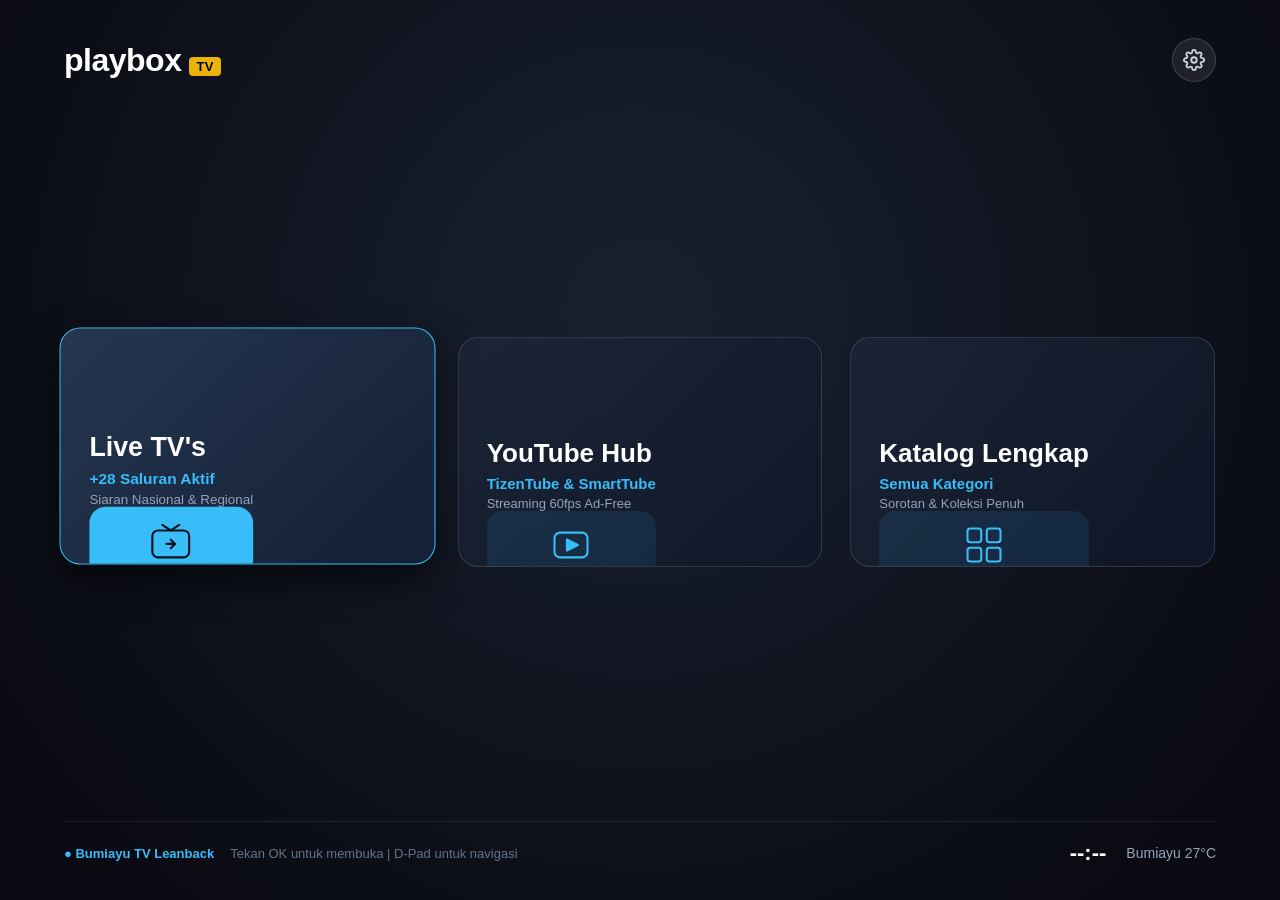
==== commit 2a5af276: "fix(v2.0.2-nightly): bind inline onclick attributes to playbox cards for 100% reliable click activat" ====
--- a/tv-hub/index.html
+++ b/tv-hub/index.html
@@ -18,7 +18,7 @@
                 <span class="playbox-badge">TV</span>
             </div>
             <div class="playbox-quick-actions">
-                <button type="button" class="playbox-icon-btn" id="pb-btn-settings" title="Pengaturan" tabindex="0">
+                <button type="button" class="playbox-icon-btn" id="pb-btn-settings" onclick="openLegionView('settings')" title="Pengaturan" tabindex="0">
                     <svg width="22" height="22" viewBox="0 0 24 24" fill="none" stroke="currentColor" stroke-width="2" stroke-linecap="round" stroke-linejoin="round"><circle cx="12" cy="12" r="3"></circle><path d="M19.4 15a1.65 1.65 0 0 0 .33 1.82l.06.06a2 2 0 0 1 0 2.83 2 2 0 0 1-2.83 0l-.06-.06a1.65 1.65 0 0 0-1.82-.33 1.65 1.65 0 0 0-1 1.51V21a2 2 0 0 1-2 2 2 2 0 0 1-2-2v-.09A1.65 1.65 0 0 0 9 19.4a1.65 1.65 0 0 0-1.82.33l-.06.06a2 2 0 0 1-2.83 0 2 2 0 0 1 0-2.83l.06-.06a1.65 1.65 0 0 0 .33-1.82 1.65 1.65 0 0 0-1.51-1H3a2 2 0 0 1-2-2 2 2 0 0 1 2-2h.09A1.65 1.65 0 0 0 4.6 9a1.65 1.65 0 0 0-.33-1.82l-.06-.06a2 2 0 0 1 0-2.83 2 2 0 0 1 2.83 0l.06.06a1.65 1.65 0 0 0 1.82.33H9a1.65 1.65 0 0 0 1-1.51V3a2 2 0 0 1 2-2 2 2 0 0 1 2 2v.09a1.65 1.65 0 0 0 1 1.51 1.65 1.65 0 0 0 1.82-.33l.06-.06a2 2 0 0 1 2.83 0 2 2 0 0 1 0 2.83l-.06.06a1.65 1.65 0 0 0-.33 1.82V9a1.65 1.65 0 0 0 1.51 1H21a2 2 0 0 1 2 2 2 2 0 0 1-2 2h-.09a1.65 1.65 0 0 0-1.51 1z"></path></svg>
                 </button>
             </div>
@@ -26,7 +26,7 @@
 
         <section class="playbox-cards-container">
             <!-- Playbox Card 1: Live TV -->
-            <button type="button" class="playbox-card" id="pb-card-livetv" data-dest="livetv" tabindex="0">
+            <button type="button" class="playbox-card" id="pb-card-livetv" onclick="openLegionView('livetv')" tabindex="0">
                 <div class="pb-card-content">
                     <div class="pb-card-text">
                         <h2 class="pb-card-title">Live TV's</h2>
@@ -45,7 +45,7 @@
             </button>
 
             <!-- Playbox Card 2: YouTube Hub -->
-            <button type="button" class="playbox-card" id="pb-card-youtube" data-dest="apps" tabindex="0">
+            <button type="button" class="playbox-card" id="pb-card-youtube" onclick="openLegionView('apps')" tabindex="0">
                 <div class="pb-card-content">
                     <div class="pb-card-text">
                         <h2 class="pb-card-title">YouTube Hub</h2>
@@ -62,7 +62,7 @@
             </button>
 
             <!-- Playbox Card 3: Katalog Lengkap -->
-            <button type="button" class="playbox-card" id="pb-card-catalog" data-dest="home" tabindex="0">
+            <button type="button" class="playbox-card" id="pb-card-catalog" onclick="openLegionView('home')" tabindex="0">
                 <div class="pb-card-content">
                     <div class="pb-card-text">
                         <h2 class="pb-card-title">Katalog Lengkap</h2>
@@ -102,7 +102,7 @@
     <!-- TOP NAVIGATION & STATUS BAR -->
     <header class="top-nav-bar">
         <div class="brand-group">
-            <button type="button" id="btn-back-to-playbox" class="btn-back-playbox" tabindex="0" title="Kembali ke Playbox">
+            <button type="button" id="btn-back-to-playbox" onclick="openPlayboxView()" class="btn-back-playbox" tabindex="0" title="Kembali ke Playbox">
                 <svg width="16" height="16" viewBox="0 0 24 24" fill="none" stroke="currentColor" stroke-width="2.5" stroke-linecap="round" stroke-linejoin="round"><line x1="19" y1="12" x2="5" y2="12"></line><polyline points="12 19 5 12 12 5"></polyline></svg>
                 <span>Playbox</span>
             </button>
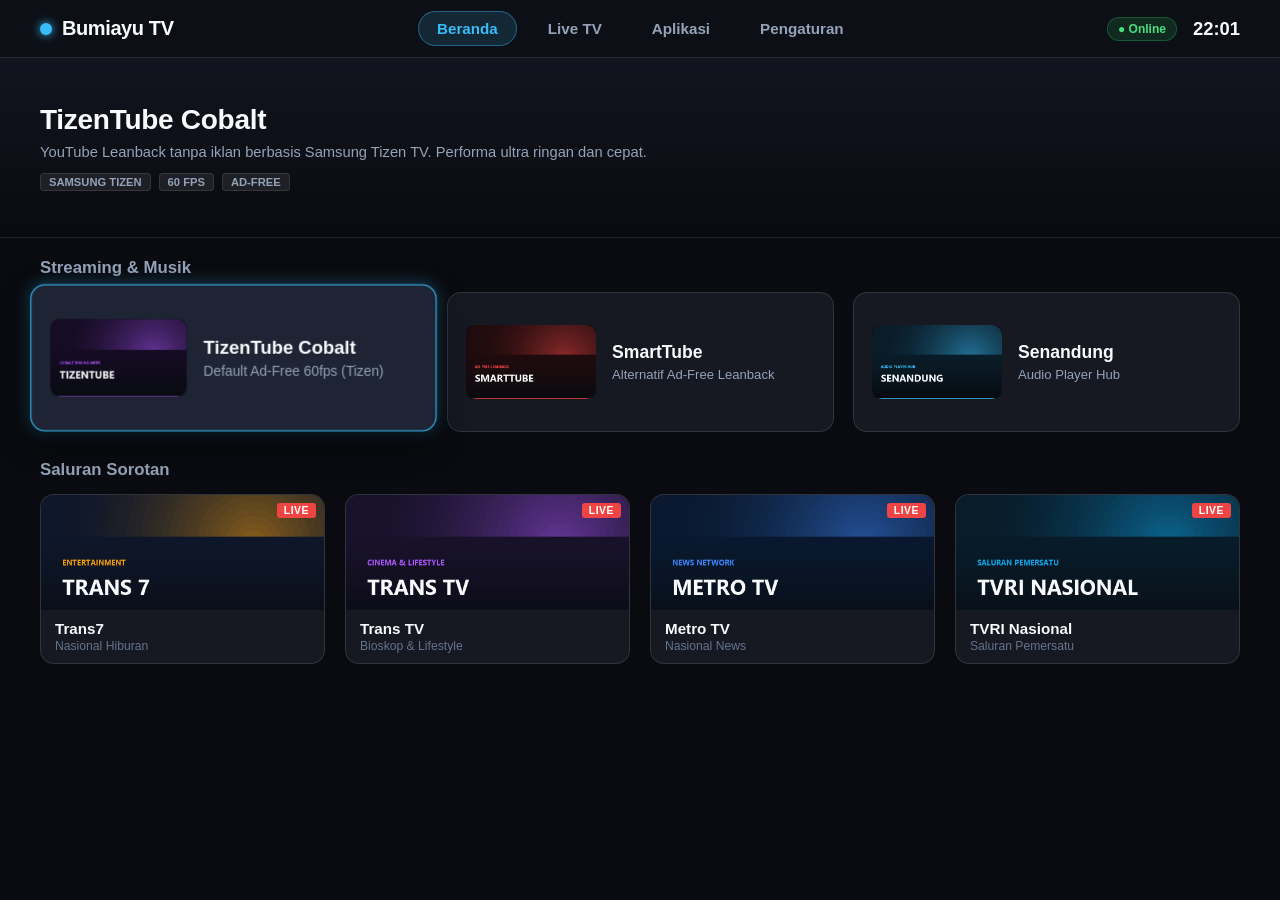
==== commit 1581385c: "feat(v2.0.3-nightly): restore pure Legion Google TV Hub, add interactive shimmer animations, expand " ====
--- a/tv-hub/index.html
+++ b/tv-hub/index.html
@@ -8,104 +8,10 @@
 </head>
 <body>
 
-    <!-- =========================================================================
-         VIEW 1: PLAYBOX MINIMALIST HOME SCREEN
-         ========================================================================= -->
-    <div id="playbox-view" class="playbox-view">
-        <header class="playbox-header">
-            <div class="playbox-brand">
-                <span class="playbox-title">playbox</span>
-                <span class="playbox-badge">TV</span>
-            </div>
-            <div class="playbox-quick-actions">
-                <button type="button" class="playbox-icon-btn" id="pb-btn-settings" onclick="openLegionView('settings')" title="Pengaturan" tabindex="0">
-                    <svg width="22" height="22" viewBox="0 0 24 24" fill="none" stroke="currentColor" stroke-width="2" stroke-linecap="round" stroke-linejoin="round"><circle cx="12" cy="12" r="3"></circle><path d="M19.4 15a1.65 1.65 0 0 0 .33 1.82l.06.06a2 2 0 0 1 0 2.83 2 2 0 0 1-2.83 0l-.06-.06a1.65 1.65 0 0 0-1.82-.33 1.65 1.65 0 0 0-1 1.51V21a2 2 0 0 1-2 2 2 2 0 0 1-2-2v-.09A1.65 1.65 0 0 0 9 19.4a1.65 1.65 0 0 0-1.82.33l-.06.06a2 2 0 0 1-2.83 0 2 2 0 0 1 0-2.83l.06-.06a1.65 1.65 0 0 0 .33-1.82 1.65 1.65 0 0 0-1.51-1H3a2 2 0 0 1-2-2 2 2 0 0 1 2-2h.09A1.65 1.65 0 0 0 4.6 9a1.65 1.65 0 0 0-.33-1.82l-.06-.06a2 2 0 0 1 0-2.83 2 2 0 0 1 2.83 0l.06.06a1.65 1.65 0 0 0 1.82.33H9a1.65 1.65 0 0 0 1-1.51V3a2 2 0 0 1 2-2 2 2 0 0 1 2 2v.09a1.65 1.65 0 0 0 1 1.51 1.65 1.65 0 0 0 1.82-.33l.06-.06a2 2 0 0 1 2.83 0 2 2 0 0 1 0 2.83l-.06.06a1.65 1.65 0 0 0-.33 1.82V9a1.65 1.65 0 0 0 1.51 1H21a2 2 0 0 1 2 2 2 2 0 0 1-2 2h-.09a1.65 1.65 0 0 0-1.51 1z"></path></svg>
-                </button>
-            </div>
-        </header>
-
-        <section class="playbox-cards-container">
-            <!-- Playbox Card 1: Live TV -->
-            <button type="button" class="playbox-card" id="pb-card-livetv" onclick="openLegionView('livetv')" tabindex="0">
-                <div class="pb-card-content">
-                    <div class="pb-card-text">
-                        <h2 class="pb-card-title">Live TV's</h2>
-                        <span class="pb-card-count">+28 Saluran Aktif</span>
-                        <span class="pb-card-sub">Siaran Nasional & Regional</span>
-                    </div>
-                    <div class="pb-card-icon-wrap">
-                        <svg class="pb-icon" viewBox="0 0 64 64" fill="none" stroke="currentColor" stroke-width="3" stroke-linecap="round" stroke-linejoin="round">
-                            <rect x="6" y="16" width="52" height="38" rx="8"></rect>
-                            <polyline points="20 8 32 16 44 8"></polyline>
-                            <line x1="26" y1="35" x2="38" y2="35"></line>
-                            <polyline points="32 29 38 35 32 41"></polyline>
-                        </svg>
-                    </div>
-                </div>
-            </button>
-
-            <!-- Playbox Card 2: YouTube Hub -->
-            <button type="button" class="playbox-card" id="pb-card-youtube" onclick="openLegionView('apps')" tabindex="0">
-                <div class="pb-card-content">
-                    <div class="pb-card-text">
-                        <h2 class="pb-card-title">YouTube Hub</h2>
-                        <span class="pb-card-count">TizenTube & SmartTube</span>
-                        <span class="pb-card-sub">Streaming 60fps Ad-Free</span>
-                    </div>
-                    <div class="pb-card-icon-wrap">
-                        <svg class="pb-icon" viewBox="0 0 64 64" fill="none" stroke="currentColor" stroke-width="3" stroke-linecap="round" stroke-linejoin="round">
-                            <rect x="8" y="14" width="48" height="36" rx="8"></rect>
-                            <polygon points="26,24 42,32 26,40" fill="currentColor"></polygon>
-                        </svg>
-                    </div>
-                </div>
-            </button>
-
-            <!-- Playbox Card 3: Katalog Lengkap -->
-            <button type="button" class="playbox-card" id="pb-card-catalog" onclick="openLegionView('home')" tabindex="0">
-                <div class="pb-card-content">
-                    <div class="pb-card-text">
-                        <h2 class="pb-card-title">Katalog Lengkap</h2>
-                        <span class="pb-card-count">Semua Kategori</span>
-                        <span class="pb-card-sub">Sorotan & Koleksi Penuh</span>
-                    </div>
-                    <div class="pb-card-icon-wrap">
-                        <svg class="pb-icon" viewBox="0 0 64 64" fill="none" stroke="currentColor" stroke-width="3" stroke-linecap="round" stroke-linejoin="round">
-                            <rect x="8" y="8" width="20" height="20" rx="4"></rect>
-                            <rect x="36" y="8" width="20" height="20" rx="4"></rect>
-                            <rect x="8" y="36" width="20" height="20" rx="4"></rect>
-                            <rect x="36" y="36" width="20" height="20" rx="4"></rect>
-                        </svg>
-                    </div>
-                </div>
-            </button>
-        </section>
-
-        <footer class="playbox-footer">
-            <div class="playbox-footer-left">
-                <span class="pb-info-badge">● Bumiayu TV Leanback</span>
-                <span class="pb-hint-text">Tekan OK untuk membuka | D-Pad untuk navigasi</span>
-            </div>
-            <div class="playbox-footer-right">
-                <span id="pb-clock" class="pb-clock">--:--</span>
-                <span class="pb-weather">Bumiayu 27°C</span>
-            </div>
-        </footer>
-    </div>
-
-    <!-- =========================================================================
-         VIEW 2: LEGION CATALOG HUB (CINEMATIC GOOGLE TV STYLE)
-         ========================================================================= -->
-    <div id="legion-view" class="legion-view" style="display:none">
-
-
     <!-- TOP NAVIGATION & STATUS BAR -->
     <header class="top-nav-bar">
         <div class="brand-group">
-            <button type="button" id="btn-back-to-playbox" onclick="openPlayboxView()" class="btn-back-playbox" tabindex="0" title="Kembali ke Playbox">
-                <svg width="16" height="16" viewBox="0 0 24 24" fill="none" stroke="currentColor" stroke-width="2.5" stroke-linecap="round" stroke-linejoin="round"><line x1="19" y1="12" x2="5" y2="12"></line><polyline points="12 19 5 12 12 5"></polyline></svg>
-                <span>Playbox</span>
-            </button>
+            
             <span class="brand-dot" aria-hidden="true"></span>
             <h1 class="brand-title">Bumiayu TV</h1>
         </div>
--- a/tv-hub/style.css
+++ b/tv-hub/style.css
@@ -707,238 +707,68 @@
     pointer-events: none;
 }
 
-
 /* ==============================================================================
-   PLAYBOX MINIMALIST HOME VIEW (CLEAN LANDING SCREEN)
+   INTERACTIVE ANIMATIONS & ENHANCED CARD STYLING (APPLE TV / GOOGLE TV STYLE)
    ============================================================================== */
-.playbox-view {
-    position: fixed;
-    top: 0;
-    left: 0;
-    width: 100vw;
-    height: 100vh;
-    background: radial-gradient(circle at 50% 35%, #182030 0%, #0a0b12 85%);
-    display: flex;
-    flex-direction: column;
-    justify-content: space-between;
-    padding: 38px 64px 34px 64px;
-    z-index: 50;
-}
-
-.playbox-header {
-    display: flex;
-    align-items: center;
-    justify-content: space-between;
-    width: 100%;
-}
-
-.playbox-brand {
-    display: flex;
-    align-items: baseline;
-    gap: 8px;
-}
-
-.playbox-title {
-    font-size: 32px;
-    font-weight: 700;
-    letter-spacing: -0.5px;
-    color: #ffffff;
-}
-
-.playbox-badge {
-    font-size: 13px;
-    font-weight: 700;
-    background: #eab308;
-    color: #000000;
-    padding: 2px 7px;
-    border-radius: 4px;
-    letter-spacing: 0.5px;
-}
-
-.playbox-quick-actions {
-    display: flex;
-    align-items: center;
-    gap: 14px;
-}
-
-.playbox-icon-btn {
-    background: rgba(255, 255, 255, 0.08);
-    border: 1px solid rgba(255, 255, 255, 0.15);
-    border-radius: 50%;
-    width: 44px;
-    height: 44px;
-    display: flex;
-    align-items: center;
-    justify-content: center;
-    color: #cbd5e1;
-    cursor: pointer;
-    transition: transform var(--trans-fast), background var(--trans-fast), border-color var(--trans-fast);
-}
-
-.playbox-icon-btn:focus {
-    background: #ffffff;
-    color: #000000;
-    border-color: #ffffff;
-    transform: scale(1.12);
-    outline: none;
-}
-
-/* Playbox Cards Row */
-.playbox-cards-container {
-    display: grid;
-    grid-template-columns: repeat(3, 1fr);
-    gap: 28px;
-    width: 100%;
-    max-width: 1150px;
-    margin: 0 auto;
-}
-
-.playbox-card {
-    background: linear-gradient(135deg, rgba(30, 41, 59, 0.7) 0%, rgba(15, 23, 42, 0.85) 100%);
-    border: 1.5px solid rgba(255, 255, 255, 0.12);
-    border-radius: 20px;
-    padding: 32px 28px;
-    height: 230px;
-    display: flex;
-    flex-direction: column;
-    justify-content: space-between;
-    text-align: left;
-    cursor: pointer;
+
+/* Shimmer Highlight on Focused Channel Cards */
+.tv-card {
     position: relative;
     overflow: hidden;
-    transition: transform 160ms cubic-bezier(0.2, 0.8, 0.2, 1), border-color 160ms, background 160ms;
-}
-
-.playbox-card-content {
-    display: flex;
-    justify-content: space-between;
-    align-items: flex-start;
+    transition: transform 160ms cubic-bezier(0.16, 1, 0.3, 1),
+                border-color 160ms ease,
+                box-shadow 160ms ease,
+                background-color 160ms ease;
+    will-change: transform;
+}
+
+.tv-card::after {
+    content: "";
+    position: absolute;
+    top: 0;
+    left: -100%;
+    width: 60%;
     height: 100%;
-    width: 100%;
-}
-
-.pb-card-text {
-    display: flex;
-    flex-direction: column;
-    justify-content: flex-end;
-    height: 100%;
-}
-
-.pb-card-title {
-    font-size: 26px;
-    font-weight: 700;
-    color: #ffffff;
-    margin-bottom: 6px;
-}
-
-.pb-card-count {
-    font-size: 15px;
-    font-weight: 600;
-    color: #38bdf8;
-    margin-bottom: 4px;
-}
-
-.pb-card-sub {
-    font-size: 13px;
-    color: #94a3b8;
-}
-
-.pb-card-icon-wrap {
-    color: #38bdf8;
-    background: rgba(56, 189, 248, 0.1);
-    border-radius: 16px;
-    padding: 12px;
-    display: flex;
-    align-items: center;
-    justify-content: center;
-}
-
-.pb-icon {
-    width: 44px;
-    height: 44px;
-}
-
-/* Playbox Card Focus State */
-.playbox-card:focus {
-    transform: translateY(-6px) scale(1.03);
+    background: linear-gradient(90deg, transparent, rgba(255, 255, 255, 0.12), transparent);
+    transform: skewX(-20deg);
+    pointer-events: none;
+    transition: none;
+}
+
+.tv-card:focus::after {
+    left: 140%;
+    transition: left 600ms ease-out;
+}
+
+.tv-card:focus {
+    transform: scale(1.05) translateY(-4px);
     border-color: #38bdf8;
-    background: linear-gradient(135deg, rgba(38, 56, 82, 0.95) 0%, rgba(19, 32, 54, 0.98) 100%);
-    box-shadow: 0 16px 36px rgba(0, 0, 0, 0.6);
+    background-color: #1e2433;
+    box-shadow: 0 12px 28px rgba(0, 0, 0, 0.65), 0 0 16px rgba(56, 189, 248, 0.4);
+    z-index: 20;
+}
+
+/* Focused Top Navigation Tab Pill Animation */
+.nav-tab {
+    transition: transform 140ms ease, background-color 140ms ease, color 140ms ease;
+}
+
+.nav-tab:focus {
+    transform: scale(1.08);
+    background-color: #ffffff;
+    color: #0b0f19;
+    font-weight: 700;
+    box-shadow: 0 4px 14px rgba(0, 0, 0, 0.4);
     outline: none;
 }
 
-.playbox-card:focus .pb-card-icon-wrap {
-    background: #38bdf8;
-    color: #0b1120;
-}
-
-/* Playbox Footer */
-.playbox-footer {
-    display: flex;
-    align-items: center;
-    justify-content: space-between;
-    width: 100%;
-    border-top: 1px solid rgba(255, 255, 255, 0.08);
-    padding-top: 18px;
-}
-
-.playbox-footer-left {
-    display: flex;
-    align-items: center;
-    gap: 16px;
-}
-
-.pb-info-badge {
-    font-size: 13px;
-    font-weight: 600;
-    color: #38bdf8;
-}
-
-.pb-hint-text {
-    font-size: 13px;
-    color: #64748b;
-}
-
-.playbox-footer-right {
-    display: flex;
-    align-items: center;
-    gap: 20px;
-}
-
-.pb-clock {
-    font-size: 22px;
-    font-weight: 700;
-    color: #ffffff;
-    font-variant-numeric: tabular-nums;
-}
-
-.pb-weather {
-    font-size: 14px;
-    font-weight: 500;
-    color: #94a3b8;
-}
-
-/* Back to Playbox Button in Legion Hub */
-.btn-back-playbox {
-    display: inline-flex;
-    align-items: center;
-    gap: 6px;
-    background: rgba(255, 255, 255, 0.08);
-    border: 1px solid rgba(255, 255, 255, 0.16);
-    color: #e2e8f0;
-    font-size: 13px;
-    font-weight: 600;
-    padding: 6px 12px;
-    border-radius: var(--radius-pill);
-    cursor: pointer;
-    margin-right: 12px;
-    transition: transform var(--trans-fast), background var(--trans-fast);
-}
-
-.btn-back-playbox:focus {
-    background: #38bdf8;
-    color: #0f172a;
-    border-color: #38bdf8;
-    transform: scale(1.08);
-    outline: none;
-}
+/* Pulsing Live Badge Effect */
+@keyframes livePulse {
+    0% { opacity: 1; transform: scale(1); }
+    50% { opacity: 0.75; transform: scale(0.97); }
+    100% { opacity: 1; transform: scale(1); }
+}
+
+.channel-live-pill {
+    animation: livePulse 2s infinite ease-in-out;
+}
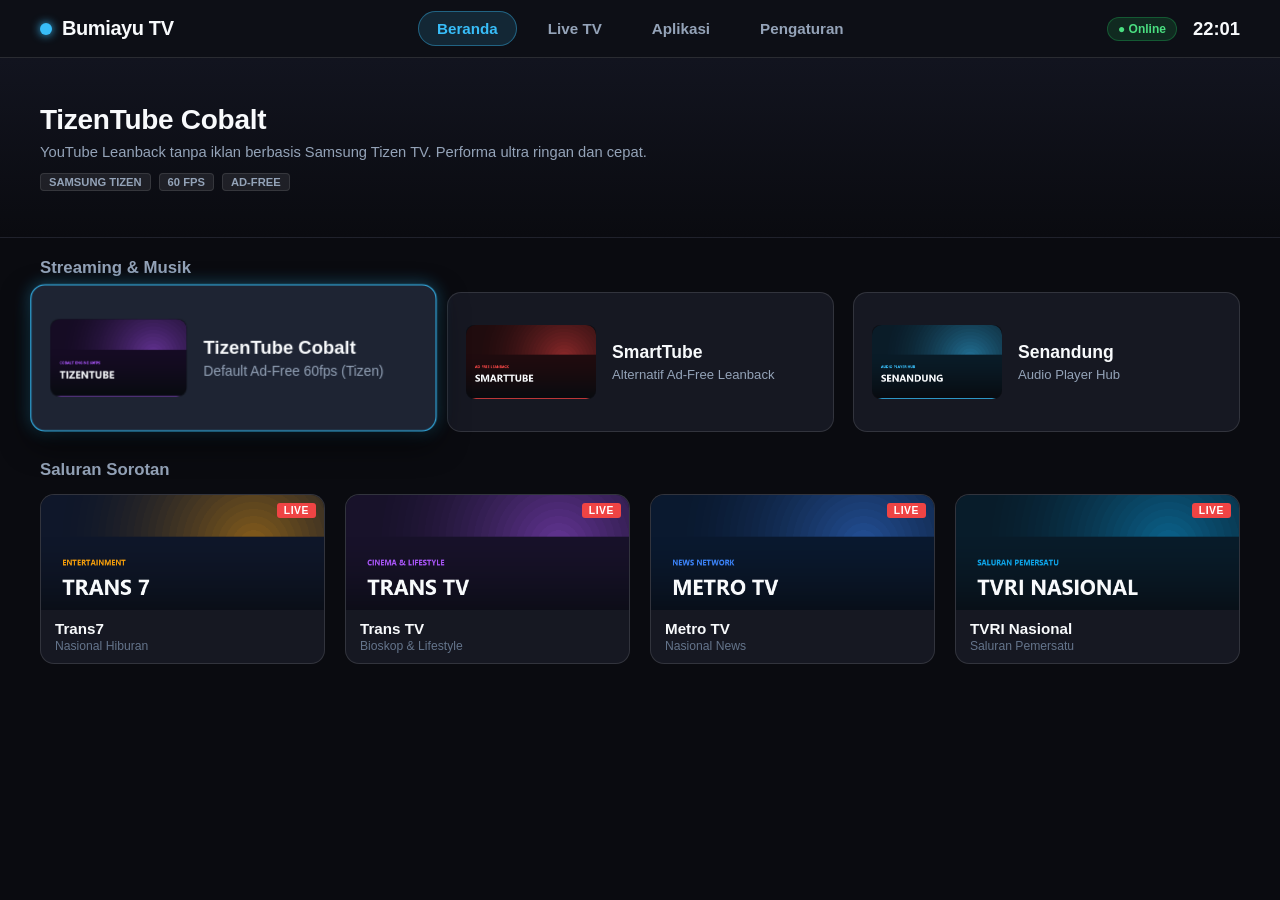
==== commit d97c74d7: "feat(v2.0.4-nightly): add live tv subfilter toolbar for m3u global and national channels with verifi" ====
--- a/tv-hub/index.html
+++ b/tv-hub/index.html
@@ -95,10 +95,18 @@
             </div>
         </div>
 
-        <!-- TAB PANE 2: LIVE TV (SALURAN AKTIF 16:9 DENGAN POSTER) -->
+        <!-- TAB PANE 2: LIVE TV (DILENGKAPI SUB-TAB FILTER M3U) -->
         <div id="pane-livetv" class="tab-pane" role="tabpanel" aria-labelledby="tab-livetv" hidden>
-            <div class="shelf-section">
-                <h3 class="shelf-title">Saluran Televisi Siaran Langsung</h3>
+            <!-- SUB-CATEGORY FILTER BAR (TV REMOTE FRIENDLY) -->
+            <div class="subfilter-container" role="toolbar" aria-label="Filter Saluran">
+                <button type="button" class="subfilter-pill active" data-filter="all" tabindex="0">Semua Saluran</button>
+                <button type="button" class="subfilter-pill" data-filter="nasional" tabindex="0">TV Nasional</button>
+                <button type="button" class="subfilter-pill" data-filter="m3u" tabindex="0">M3U Global & Movies</button>
+                <button type="button" class="subfilter-pill" data-filter="fav" tabindex="0">Favorit</button>
+            </div>
+
+            <div class="shelf-section">
+                <h3 class="shelf-title" id="livetv-shelf-title">Semua Siaran Langsung Terverifikasi Aktif</h3>
                 <div class="shelf-grid channels-full-grid" id="full-channels-grid">
                     <!-- Populated dynamically with active streams -->
                 </div>
--- a/tv-hub/style.css
+++ b/tv-hub/style.css
@@ -772,3 +772,42 @@
 .channel-live-pill {
     animation: livePulse 2s infinite ease-in-out;
 }
+
+/* ==============================================================================
+   SUB-FILTER TOOLBAR (SEKAT & KATEGORI M3U / NASIONAL)
+   ============================================================================== */
+.subfilter-container {
+    display: flex;
+    align-items: center;
+    gap: 12px;
+    margin-bottom: 22px;
+    padding-left: 4px;
+}
+
+.subfilter-pill {
+    background: rgba(255, 255, 255, 0.07);
+    border: 1px solid rgba(255, 255, 255, 0.14);
+    color: var(--text-sec);
+    font-size: 13px;
+    font-weight: 600;
+    padding: 7px 18px;
+    border-radius: var(--radius-pill);
+    cursor: pointer;
+    transition: transform var(--trans-fast), background-color var(--trans-fast), color var(--trans-fast), border-color var(--trans-fast);
+}
+
+.subfilter-pill.active {
+    background: rgba(56, 189, 248, 0.2);
+    border-color: var(--focus-cyan);
+    color: #ffffff;
+}
+
+.subfilter-pill:focus {
+    transform: scale(1.08);
+    background: var(--focus-cyan);
+    border-color: var(--focus-cyan);
+    color: #0b0f19;
+    font-weight: 700;
+    outline: none;
+    box-shadow: 0 4px 16px rgba(56, 189, 248, 0.4);
+}
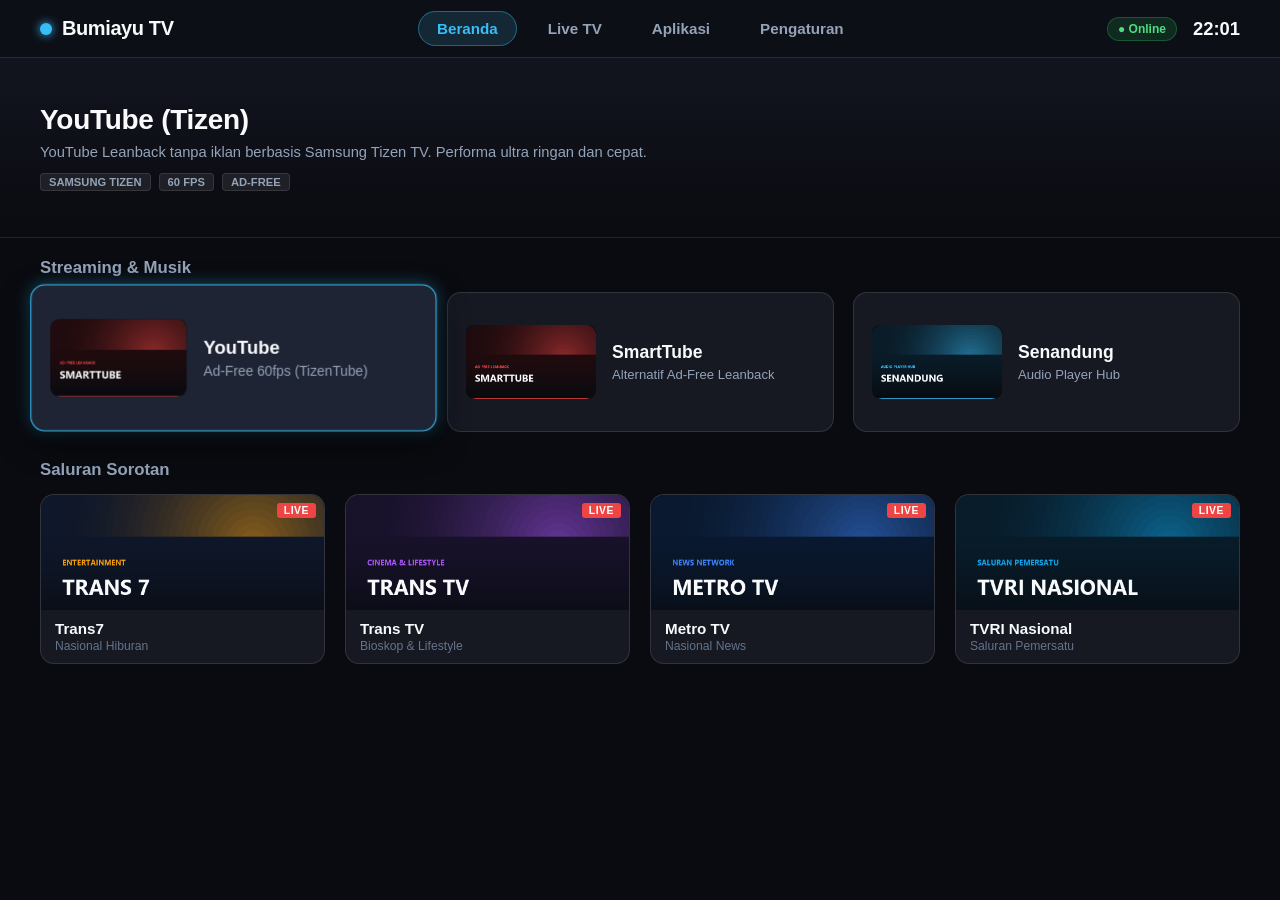
==== commit 669acec2: "feat(ui): implement MASTER.md visual standard and YouTube branding" ====
--- a/tv-hub/index.html
+++ b/tv-hub/index.html
@@ -51,14 +51,14 @@
             <div class="shelf-section">
                 <h3 class="shelf-title">Streaming & Musik</h3>
                 <div class="shelf-grid dual-yt-shelf">
-                    <!-- Card 1: TizenTube Cobalt (DEFAULT) -->
-                    <button class="tv-card yt-hero-card" data-pkg="io.gh.reisxd.tizentube.cobalt" data-title="TizenTube Cobalt" data-desc="YouTube Leanback tanpa iklan berbasis Samsung Tizen TV. Performa ultra ringan dan cepat." data-badge="YOUTUBE UTAMA" tabindex="0">
+                    <!-- Card 1: TizenTube Cobalt (Rebranded YouTube HD Leanback) -->
+                    <button class="tv-card yt-hero-card" data-pkg="io.gh.reisxd.tizentube.cobalt" data-title="YouTube (Tizen)" data-desc="YouTube Leanback tanpa iklan berbasis Samsung Tizen TV. Performa ultra ringan dan cepat." data-badge="YOUTUBE UTAMA" tabindex="0">
                         <div class="card-thumb-wrap">
-                            <img src="assets/tizentube.png" alt="TizenTube" class="card-poster">
+                            <img src="assets/youtube_tv.png" alt="YouTube" class="card-poster">
                         </div>
                         <div class="card-info">
-                            <span class="card-title">TizenTube Cobalt</span>
-                            <span class="card-sub">Default Ad-Free 60fps (Tizen)</span>
+                            <span class="card-title">YouTube</span>
+                            <span class="card-sub">Ad-Free 60fps (TizenTube)</span>
                         </div>
                     </button>
 
@@ -123,9 +123,9 @@
                         <span class="card-title">SmartTube</span>
                     </button>
 
-                    <button class="tv-card app-card" data-pkg="io.gh.reisxd.tizentube.cobalt" data-title="TizenTube Cobalt" data-desc="Samsung Tizen YouTube untuk Android TV." tabindex="0">
-                        <img src="assets/tizentube.png" alt="TizenTube" class="app-icon">
-                        <span class="card-title">TizenTube</span>
+                    <button class="tv-card app-card" data-pkg="io.gh.reisxd.tizentube.cobalt" data-title="YouTube (Tizen)" data-desc="Samsung Tizen YouTube untuk Android TV." tabindex="0">
+                        <img src="assets/youtube_tv.png" alt="YouTube" class="app-icon">
+                        <span class="card-title">YouTube</span>
                     </button>
 
                     <button class="tv-card app-card" data-pkg="com.netflix.ninja" data-title="Netflix" data-desc="Layanan film dan serial streaming HD Widevine L1." tabindex="0">
--- a/tv-hub/style.css
+++ b/tv-hub/style.css
@@ -268,10 +268,10 @@
 }
 
 .tv-card:focus {
-    transform: scale(1.06);
+    transform: scale(1.08);
     background-color: var(--surface-card-focus);
     border-color: var(--focus-cyan);
-    box-shadow: 0 0 22px rgba(56, 189, 248, 0.45);
+    box-shadow: 0 20px 40px rgba(0, 0, 0, 0.6), 0 0 24px rgba(56, 189, 248, 0.45);
     z-index: 20;
 }
 
